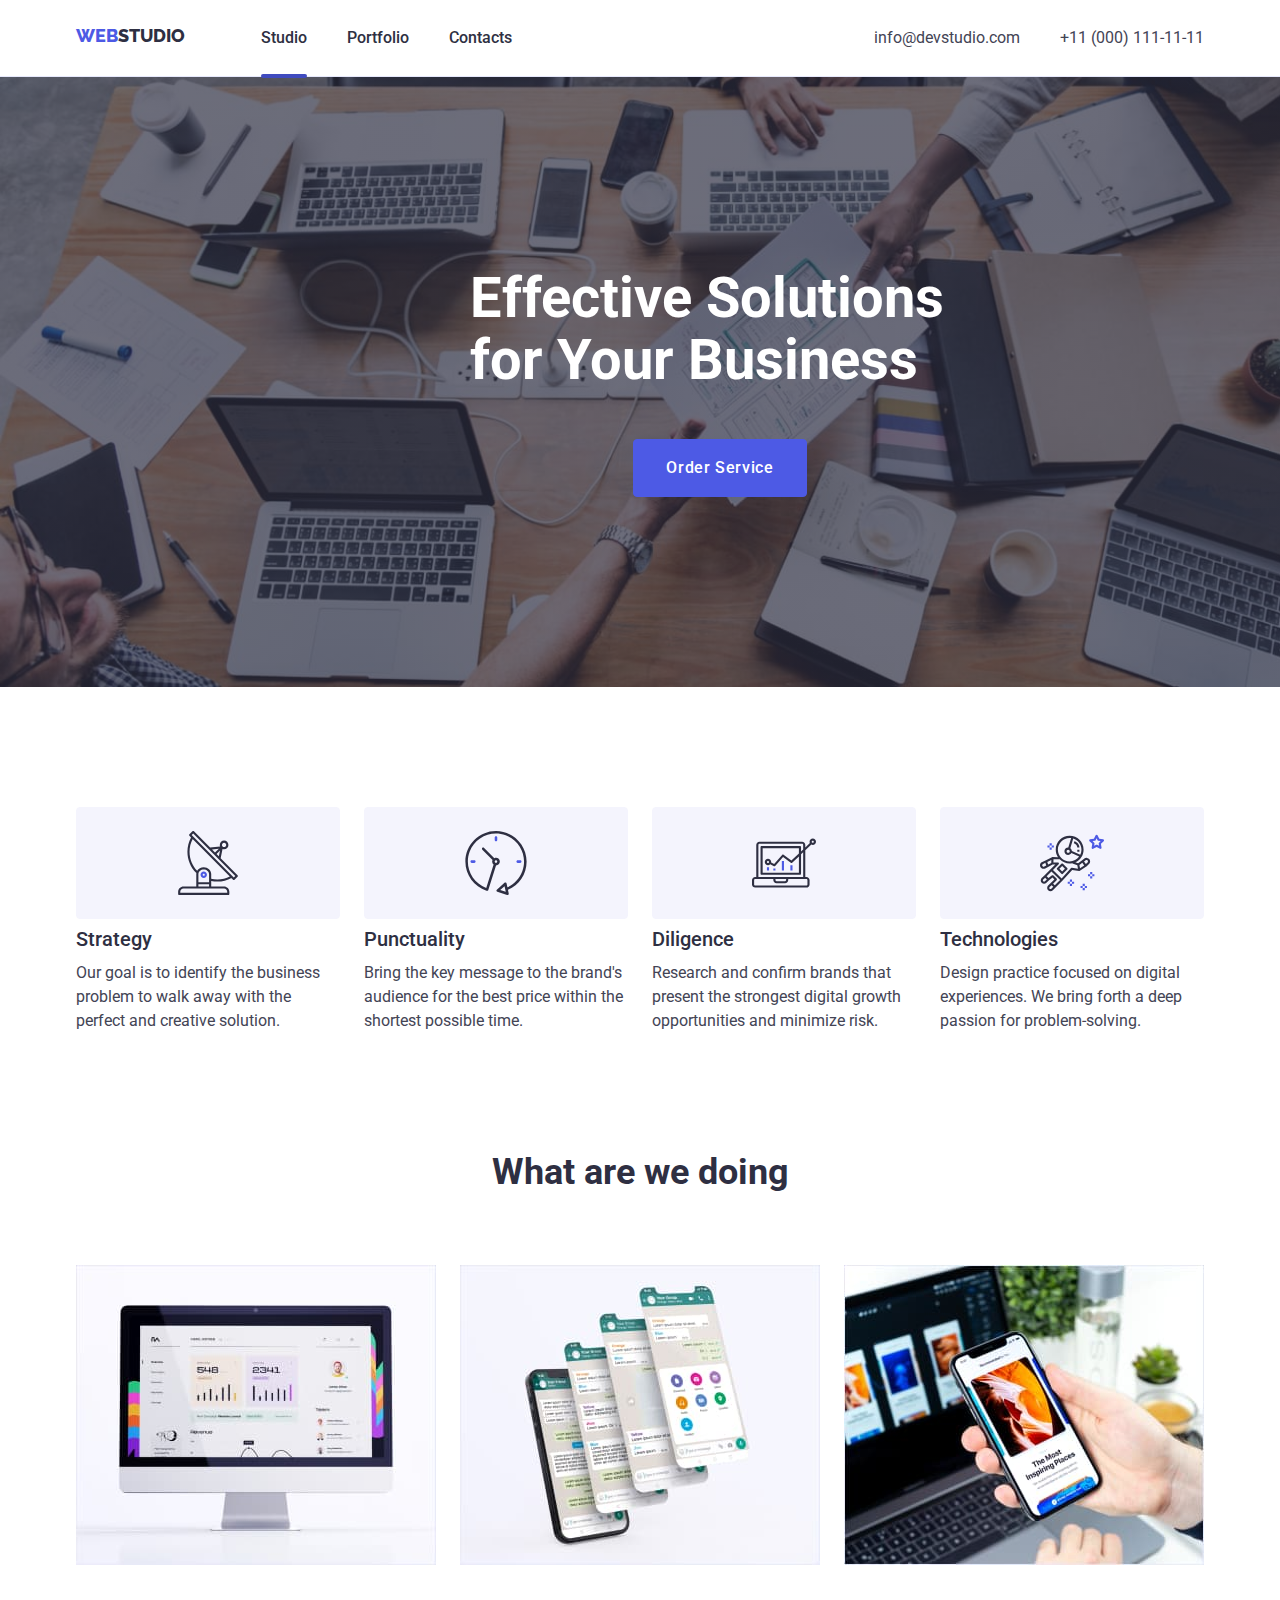
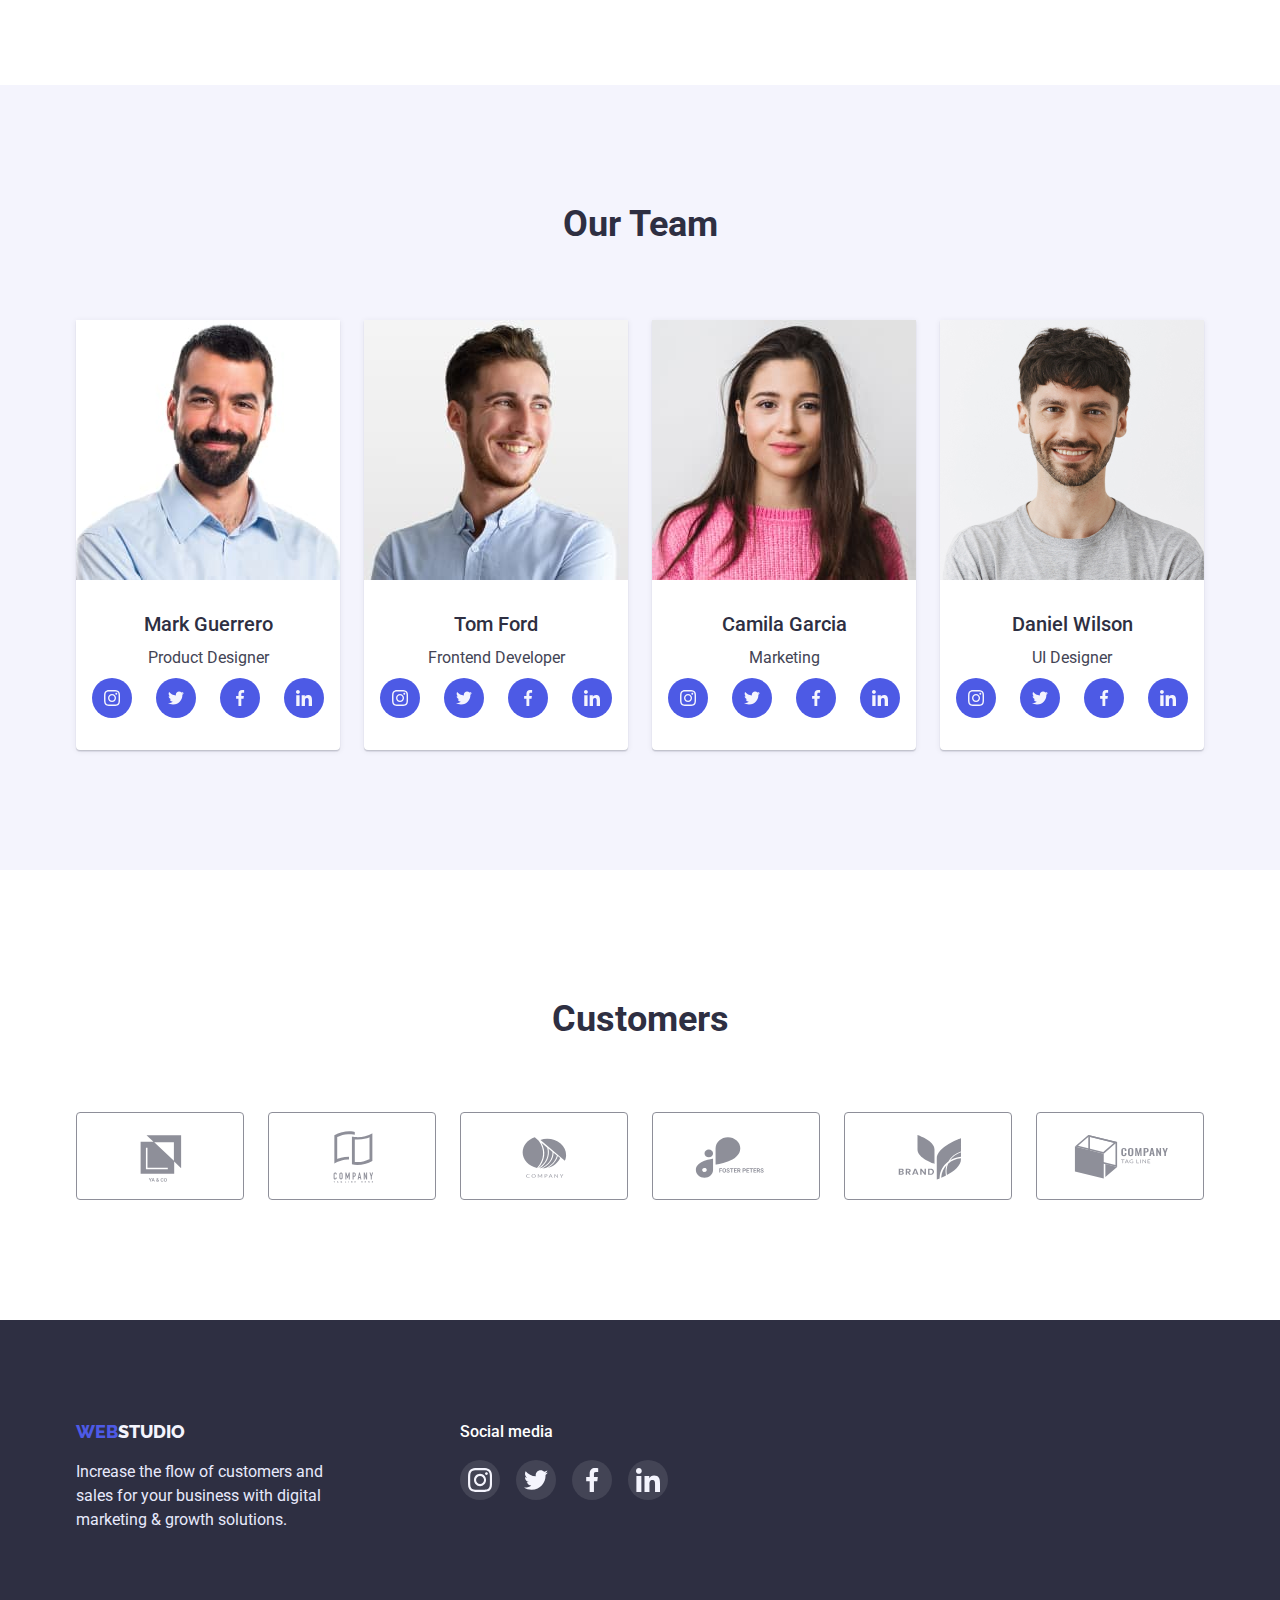
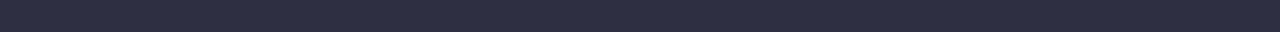
==== index.html @ d9909a57 "change" ====
<!DOCTYPE html>
<html lang="en">
<head>
    <meta charset="UTF-8">
    <meta http-equiv="X-UA-Compatible" content="IE=edge">
    <meta name="viewport" content="width=device-width, initial-scale=1.0">
    <link rel="preconnect" href="https://fonts.googleapis.com">
    <link rel="preconnect" href="https://fonts.gstatic.com" crossorigin>
    <link href="https://fonts.googleapis.com/css2?family=Raleway:wght@800&family=Roboto:wght@400;500;700;900&display=swap" rel="stylesheet">
    <link rel="stylesheet" href="https://cdnjs.cloudflare.com/ajax/libs/modern-normalize/1.1.0/modern-normalize.min.css">   
    <link rel="stylesheet" href="./css/style.css">
    <title>Document</title>
</head>
<body>
    <!--Header-->
<header class="header">
    <div class="container header-container">
<nav class="nav">
     <a class="logo" href="./index.html"><span class="site-logo">WEB</span>STUDIO</a>
<ul class="nav-list list">
    <li class="header-item"> <a class="nav-link current" href="./index.html" >Studio</a> </li>
    <li class="header-item"> <a class="nav-link "  href="./portfolio.html">Portfolio</a> </li>
    <li class="header-item"> <a class="nav-link" href="./index.html">Contacts</a> </li>
</ul>
</nav>
<address class="address">
    <ul class="adress-list list"> 
    <li class="adress-item">
    <a class="mail-link" href="mailto:info@devstudio.com">info@devstudio.com</a>
    </li>
    <li class="adress-item">
        <a class="tel-link" href="tel:+110001111111">+11 (000) 111-11-11</a>
    </li>
    </ul>
</address>
</div>
</header>
<!--Main-->
<main>
    <!--Section 1-->
<section class="hero"> 
<div class="container">
     <h1 class="hero-text">Effective Solutions for Your Business</h1>
    <button class="button-hero" type="button" data-modal-open>Order Service</button>
</div>
</section>
<!--Section 2-->
<section class="section"> 
<div class="container">
    <h2 hidden> Our opportunities</h2>
<ul class="main-list list">
    <li class="main-item"> 
    <div class="icon-main">
    <svg class="icon-main-item"><use href="./images/icons.svg#icon-antenna"></use></svg>
    </div>
<h3 class="main-title">Strategy</h3> <p class="main-text">Our goal is to identify the business problem to walk away with the perfect and creative solution.</p> 
</li>
<li class="main-item"> 
    <div class="icon-main">
        <svg class="icon-main-item"><use href="./images/icons.svg#icon-clock"></use></svg>
    </div>
<h3 class="main-title">Punctuality</h3> <p class="main-text">Bring the key message to the brand's audience for the best price within the shortest possible time.
</p>
</li>
<li class="main-item">
    <div class="icon-main">
        <svg class="icon-main-item"><use href="./images/icons.svg#icon-diagram"></use></svg>
    </div>
    <h3 class="main-title">Diligence</h3> <p class="main-text">Research and confirm brands that present the strongest digital growth opportunities and minimize risk.
    </p>
</li>
<li class="main-item"> 
    <div class="icon-main">
        <svg class="icon-main-item"><use href="./images/icons.svg#icon-astronaut"></use></svg>
    </div>
    <h3 class="main-title">Technologies</h3> <p class="main-text">Design practice focused on digital experiences. We bring forth a deep passion for problem-solving.
    </p>
</li>
 </ul>
</div>
</section>
<!--Section 3-->
<section class="photos">
    <div class="container ">
<h2 class="photos-title">What are we doing</h2>
<ul class="photos-list list">
    <li class="photos-item"><img src="./images/photo-1.jpg" alt="pc" width="360"></li>
    <li class="photos-item"><img src="./images/photo-2.jpg" alt="mobile app" width="360"></li>
    <li class="photos-item"><img src="./images/photo-3.jpg" alt="phone in hand" width="360"></li>
</ul>
</div>
</section>
<!--Section 4-->
<section class="main-team">
    <div class="container team-container">
    <h2 class="team">Our Team</h2>
    <ul class="team-list list">
    <li class="team-item">
        <img src="./images/mark-photo.jpg" alt="mark on photo" width="264">
        <div class="team-content">
        <h3 class="team-title">Mark Guerrero</h3> <p class="team-text">Product Designer</p>
        <ul class="icon-social-list">
            <li class="icon-social-item"> <a class="icon-social-link" href="https://www.instagram.com/" target="_blank"><svg width="16" height="16"><use href="./images/icons.svg#icon-instagram"></use></svg> </a></li>
            <li class="icon-social-item"> <a class="icon-social-link" href="https://twitter.com/" target="_blank"><svg width="16" height="16"><use href="./images/icons.svg#icon-twitter"></use></svg> </a></li>
            <li class="icon-social-item"> <a class="icon-social-link" href="https://www.facebook.com/" target="_blank"><svg width="16" height="16"><use href="./images/icons.svg#icon-facebook"></use></svg> </a></li>
            <li class="icon-social-item"> <a class="icon-social-link" href="https://www.linkedin.com/" target="_blank"><svg width="16" height="16"><use href="./images/icons.svg#icon-linkedin"></use></svg> </a></li>
        </ul>
        </div>
    </li>
    <li class="team-item"> <img src="./images/tom-photo.jpg" alt="tom on photo" width="264">
        <div class="team-content">
        <h3 class="team-title">Tom Ford</h3> <p class="team-text">Frontend Developer</p>
        <ul class="icon-social-list">
            <li class="icon-social-item"> <a class="icon-social-link" href="https://www.instagram.com/" target="_blank"><svg width="16" height="16"><use href="./images/icons.svg#icon-instagram"></use></svg> </a></li>
            <li class="icon-social-item"> <a class="icon-social-link" href="https://twitter.com/" target="_blank"><svg width="16" height="16"><use href="./images/icons.svg#icon-twitter"></use></svg> </a></li>
            <li class="icon-social-item"> <a class="icon-social-link" href="https://www.facebook.com/" target="_blank"><svg width="16" height="16"><use href="./images/icons.svg#icon-facebook"></use></svg> </a></li>
            <li class="icon-social-item"> <a class="icon-social-link" href="https://www.linkedin.com/" target="_blank"><svg width="16" height="16"><use href="./images/icons.svg#icon-linkedin"></use></svg> </a></li>
        </ul>
    </div>
    </li>
    <li class="team-item"> <img src="./images/camila-photo.jpg" alt="camila on photo" width="264">
        <div class="team-content">
        <h3 class="team-title">Camila Garcia</h3> <p class="team-text">Marketing</p>
        <ul class="icon-social-list">
            <li class="icon-social-item"> <a class="icon-social-link" href="https://www.instagram.com/" target="_blank"><svg width="16" height="16"><use href="./images/icons.svg#icon-instagram"></use></svg> </a></li>
            <li class="icon-social-item"> <a class="icon-social-link" href="https://twitter.com/" target="_blank"><svg width="16" height="16"><use href="./images/icons.svg#icon-twitter"></use></svg> </a></li>
            <li class="icon-social-item"> <a class="icon-social-link" href="https://www.facebook.com/" target="_blank"><svg width="16" height="16"><use href="./images/icons.svg#icon-facebook"></use></svg> </a></li>
            <li class="icon-social-item"> <a class="icon-social-link" href="https://www.linkedin.com/" target="_blank"><svg width="16" height="16"><use href="./images/icons.svg#icon-linkedin"></use></svg> </a></li>
        </ul>
    </div>
    </li>
    <li class="team-item"> <img src="./images/danial-photo.jpg" alt="daniel on photo" width="264">
        <div class="team-content">
        <h3 class="team-title">Daniel Wilson</h3> <p class="team-text">UI Designer</p>
        <ul class="icon-social-list">
            <li class="icon-social-item"> <a class="icon-social-link" href="https://www.instagram.com/" target="_blank"><svg width="16" height="16"><use href="./images/icons.svg#icon-instagram"></use></svg> </a></li>
            <li class="icon-social-item"> <a class="icon-social-link" href="https://twitter.com/" target="_blank"><svg width="16" height="16"><use href="./images/icons.svg#icon-twitter"></use></svg> </a></li>
            <li class="icon-social-item"> <a class="icon-social-link" href="https://www.facebook.com/" target="_blank"><svg width="16" height="16"><use href="./images/icons.svg#icon-facebook"></use></svg> </a></li>
            <li class="icon-social-item"> <a class="icon-social-link" href="https://www.linkedin.com/" target="_blank"><svg width="16" height="16"><use href="./images/icons.svg#icon-linkedin"></use></svg> </a></li>
        </ul>
    </div>
    </li>
    </ul>
</div>
</section>
<!--Section 5-->
<section class="customers">
    <h2 class="customers-title">Customers</h2>
    <div class="container customers-icon" >
        <ul class="customers-list list">
            <li class="customer-item">  <svg class="icon-customer" width="104" height="56"><use  href="./images/icons.svg#icon-logo-1"></use></svg></li>
            <li class="customer-item">  <svg class="icon-customer" width="104" height="56"><use href="./images/icons.svg#icon-logo-2"></use></svg></li>
            <li class="customer-item">  <svg class="icon-customer" width="104" height="56"><use href="./images/icons.svg#icon-logo-3"></use></svg></li>
            <li class="customer-item">  <svg class="icon-customer" width="104" height="56"><use href="./images/icons.svg#icon-logo-4"></use></svg></li>
            <li class="customer-item">  <svg class="icon-customer" width="104" height="56"><use href="./images/icons.svg#icon-logo-5"></use></svg></li>
            <li class="customer-item">  <svg class="icon-customer" width="104" height="56"><use href="./images/icons.svg#icon-logo-6"></use></svg></li>
        </ul>
    </div>

</section>
</main>
<!--Footer-->
<footer class="footer">
    <div class="container container-footer">
    <div class="footer-container">
    <a class="logo-footer" href="./index.html"><span class="site-logo">WEB</span>STUDIO</a>
<p class="footer-text">
 Increase the flow of customers and sales for your business with digital marketing & growth solutions.
</p>
</div>
<div class="footer-container-social">
    <h3 class="footer-social-title">Social media</h3>
    <ul class="footer-social-list">
        <li class="footer-social-item"> <a class="footer-social-link" href="https://www.instagram.com/" target="_blank"><svg width="24" height="24"><use href="./images/icons.svg#icon-instagram"></use></svg> </a></li>
        <li class="footer-social-item"> <a class="footer-social-link" href="https://twitter.com/" target="_blank"><svg width="24" height="24"><use href="./images/icons.svg#icon-twitter"></use></svg> </a></li>
        <li class="footer-social-item"> <a class="footer-social-link" href="https://www.facebook.com/" target="_blank"><svg width="24" height="24"><use href="./images/icons.svg#icon-facebook"></use></svg> </a></li>
        <li class="footer-social-item"> <a class="footer-social-link" href="https://www.linkedin.com/" target="_blank"><svg width="24" height="24"><use href="./images/icons.svg#icon-linkedin"></use></svg> </a></li>
    </ul>
</div>
</div>
</footer>
<div class="backdrop is-hidden" data-modal>
    <div class="modal-btn">
    <button class="button-hero-close" type="button" data-modal-close>
    <svg  class="icon-cross" width="8" height="8"><use href="./images/icons.svg#icon-cross"></use></svg>
    </button>
    <div class="form">
     <form class="">
          <p>Leave your contacts and we will call you back</p>
        <div class="form-pitch">
        <label for="name">Name</label>
        <input type="name" name="name" id="name"/>
        <label for="tel">Phone</label>
        <input type="tel" name="phone" id="tel">
        <label for="mail">Email</label>
        <input type="email" name="mail" id="mail">
        <label for="coment">Comment</label>
        <textarea type="text-area" name="comment" id="coment" rows="4" placeholder="Text input"></textarea>
        </div>
          <input type="checkbox" name="policy" value="policy" id="policy">
          <label for="policy"> I accept the terms and conditions of the Privacy Policy</label>
        <button type="submit">Send</button>
     </form>
    </div>
    </div>
    </div>
<script src="./js/modal.js"></script>
</body>
</html>
---- css/style.css ----
*,
*::before,
*::after {
    box-sizing: border-box;
}
:root {
  --primary-font: 'Raleway', sans-serif;
  --text-hover-focus-color: #404BBF;
  --primary-text-color: #2E2F42;
  --secondari-text-color: #434455;
}

.list {
    list-style: none;
    margin: 0;
    padding: 0;
}

h1, h2, h3, h4, h5, h6, p {
    margin: 0;
}

ul {
    margin: 0;
}

/*-------COMPONENTS-------*/

.container {
    padding: 0 15px;
    margin-left: auto; 
    margin-right: auto;
    width: 1158px;
}

.button-container, .header-container, .nav-list, .adress-list, .main-list, .button-list, .images-list, .photos-list, .team-list, .icon-item, .team-list-icons, .team-icon  {
    display: flex;
}

.hero-text, .button-hero {
    display: block;
}

.section, .photos {
    padding-top: 120px;
}

.portfolio-main {
    padding-top: 100px;
    padding-bottom: 120px;
}

.header, .image-border {
    border: 1px solid #E7E9FC;
    border-top-style: none;
}

.logo, .nav-link, .mail-link, .tel-link {
    padding-top: 24px;
    padding-bottom: 28px;
}

img {
    display: block;
    max-width: 100%;
    height: auto;
}

body {
    /* padding-top: 73px; */
    background-color: #FFFFFF;
    font-family: 'Roboto', sans-serif;
    color:var(--secondari-text-color)
}

/*--------Logo--------*/

.logo {
    font-family: var(--primary-font);
    color: var(--primary-text-color);
    font-weight: 800;
    font-size: 18px;
    line-height: 1.33;
    text-decoration:none;
}
.site-logo {
    color: #4D5AE5;
    
}


/*--------HEADER container---------*/

.header {
    /* position: fixed;
    top: 0%;
    left: 0%;
    width: 100%;
    z-index: 1;
    background-color: #FFFFFF; */
    border-top-style: none;
    border-left-style: none;
    border-right-style: none;
    box-shadow: 0px 2px 1px rgba(46, 47, 66, 0.08), 0px 1px 1px rgba(46, 47, 66, 0.16), 0px 1px 6px rgba(46, 47, 66, 0.08);
} 

.header-container {
    align-items: center;   
} 

/*--------NAV--------*/
.nav {
    display: flex;
    align-items: center;
}

.nav-list {
    margin-left: 76px;
}

.nav-list .header-item:not(:last-child) {
    margin-right: 40px;
}

.nav-link {
font-weight: 500;
font-size: 16px;
line-height: 1.5;
color: #2E2F42;
text-decoration: none;

transition-property: color;
transition-duration: 250ms;
transition-timing-function: cubic-bezier(0.4, 0, 0.2, 1);

}

.current {
    position: relative;
}

 .current::after {
    content: "";
    display: block;
    position: absolute;
    border-radius: 2px;
    background-color: #404BBF;
    width: 100%;
    height: 4px;
    margin-top: 24px;
    
 }

 /* .nav-link::after {
    content: "";
    display: block;
    position: absolute;
    left: 0;
    bottom: 0;
    width: 100%;
    height: 4px;
    border-radius: 2px;
    background-color: #404BBF;
    transform: scaleX(0);
    opacity: 0;

    transition-property: opacity, transform;
    transition-duration: 250ms;
    transition-timing-function: cubic-bezier(0.4, 0, 0.2, 1);
} 

.nav-link:hover::after {
    opacity: 1;
    transform: scaleX(1);
} */

/*-----HOVER-FOCUS------*/

.nav-link:hover,
.nav-link:focus,
.mail-link:hover,
.mail-link:focus,
.tel-link:hover,
.tel-link:focus {
 color: var(--text-hover-focus-color);
}
/*---------Contact--------*/

address {
    margin-left: auto;
}

.adress-list .adress-item:first-child {
 margin-right: 40px;
}

.mail-link,
.tel-link {

font-style: normal;
font-weight: 400;
font-size: 16px;
line-height: 1.5;
text-decoration: none;
color: var(--secondari-text-color); 

transition-property: color;
transition-duration: 250ms;
transition-timing-function: cubic-bezier(0.4, 0, 0.2, 1);

}

/*-----Hero-----*/

.hero {
background-image: linear-gradient( rgba(46, 47, 66, 0.7), rgba(46, 47, 66, 0.7)), url(../images/backround-hero.jpg);
background-size: cover;
background-repeat: no-repeat;
width: 1440px;
padding-top: 190px;
padding-bottom: 190px;


}

.hero-text {    

margin-bottom: 50px;
font-weight: 700;
font-size: 56px;
line-height:1.11;
color: #FFFFFF;

margin: 0 auto;
margin-bottom: 48px;
max-width: 500px;

}

.button-hero {

background-color: #4D5AE5;
font-weight: 500;
font-size: 16px;
line-height: 1.5;
cursor: pointer;
color: #FFFFFF;
letter-spacing: 0.04em;

border-radius: 4px;
margin: 0 auto;
padding: 16px 32px;
border: 1px solid #4D5AE5;

transition-property: background-color, border;
transition-duration: 250ms;
transition-timing-function: cubic-bezier(0.4, 0, 0.2, 1);
}


.backdrop {
position: fixed;
top: 0%;
left: 0%;
width: 100%;
height: 100%;
background-color: rgba(46, 47, 66, 0.4);
transition-duration: 250ms;
transition-timing-function: cubic-bezier(0.4, 0, 0.2, 1);
}

.modal-btn {
position: absolute;
top: 50%;
left: 50%;
transform: translate(-50%, -50%);
width: 408px;
height: 576px;
background-color: #FCFCFC;

transition-property: background-color;
transition-duration: 250ms;
transition-timing-function: cubic-bezier(0.4, 0, 0.2, 1);
}

.is-hidden {
    opacity: 0;
    pointer-events: none;
}

.button-hero-close {
    position: absolute;
    display: flex;
    width: 24px;
    height: 24px;
    margin-left: 360px;
    margin-top: 24px;
    background-color: #FCFCFC;
    border: 1px solid #E7E9FC;
    border-radius: 50%;
    cursor: pointer;
    justify-content: center;
    align-items: center;
    transition-property: background-color, border, fill;
    transition-duration: 250ms;
    transition-timing-function: cubic-bezier(0.4, 0, 0.2, 1);
}


.button-hero-close:hover {
    fill: #FFFFFF;
    border: 1px solid #404BBF;
     background-color: #404BBF;
}

.button-hero:hover,
.button-hero:focus {
    border: 1px solid var(--text-hover-focus-color);
    background-color: var(--text-hover-focus-color);
}

/*-----Main-----*/

.icon-main {
    display: flex;
    justify-content: center;
    align-items: center;
    width: 264px;
    height: 112px;
    border: 1px solid #F4F4FD;
    background-color: #F4F4FD;
    border-radius: 4px;
    margin-bottom: 8px;
}

.main-item {
    width: 264px;
}

.icon-main-item {
    height: 64px;
    width: 64px;
}

.main-list .main-item:not(:last-child) {
    margin-right: 24px;
}

.main-title {
margin-bottom: 10px;
font-weight: 500;
font-size: 20px;
line-height: 1.2;
color: var(--primary-text-color)
}
 
.main-text {
font-weight: 400;
font-size: 16px;
line-height: 1.5;
color: var(--secondari-text-color);
}

/*-----Main-photos-list-----*/

.photos-container {
 padding-bottom: 120px;
}

.photos {
    padding-bottom: 120px;
}
.photos-list .photos-item:not(:last-child) {
 margin-right: 24px;
}

.photos-title {
  margin-bottom: 72px;

  font-weight: 700;
  font-size: 36px;
  line-height: 1.11;
  text-align: center;
  color: var(--primary-text-color)

}

/*-----Main-team-----*/

.icon-social-list {
    display: flex;
    padding: 0;
}

.icon-social-link {
    padding: 12px;
    width: 40px;
    height: 40px;
    border-radius: 50%;
}

.icon-social-item {
    display: flex;
    width: 40px;
    height: 40px;
    border-radius: 50%;
    background-color: #4D5AE5;

    transition-property: background-color;
    transition-duration: 250ms;
    transition-timing-function: cubic-bezier(0.4, 0, 0.2, 1);
}

.icon-social-item:hover,
.icon-social-link:focus {
    background-color: #404BBF;
}

.icon-social-list .icon-social-item:not(:last-child) {
    margin-right: 24px;
   }

.icons-social {
    height: 16px;
    width: 16px;
}

.main-team {
    background-color: #F4F4FD;
    padding-top: 120px;
    padding-bottom: 120px;
}

.team-item {
    background-color: #FFFFFF;
    box-shadow: 0px 1px 6px rgba(46, 47, 66, 0.08), 0px 1px 1px rgba(46, 47, 66, 0.16), 0px 2px 1px rgba(46, 47, 66, 0.08);
    border-radius: 0px 0px 4px 4px;
  
}

.team-list .team-item:not(:last-child) {
    margin-right: 24px;
}
.team {
margin-bottom: 75px;
font-weight: 700;
font-size: 36px;
line-height: 1.11;
text-align: center;
color: var(--primary-text-color)
}
.team-title {
margin-bottom: 10px;
font-weight: 500;
font-size: 20px;
line-height: 1.2;
color: var(--primary-text-color)
}
.team-text {
font-weight: 400;
font-size: 16px;
line-height: 1.5;
padding-bottom: 8px;
color: var(--secondari-text-color);
}

.team-content {
    display: flex;
    flex-direction: column;
    align-items: center;
    padding: 32px 16px;
}

/*--------Customers--------*/

.customers {
    padding-top: 130px;
    padding-bottom: 120px;
}

.customers-title {
    font-weight: 700;
    font-size: 36px;
    line-height: 1.11;
    color: var(--primary-text-color);
    display: flex;
    justify-content: center;
    margin-bottom: 72px;
}

.customers-list {
    display: flex;
}

.customer-item {
    display: flex;
    align-items: center;
    justify-content: center;
    padding: 16px 32px;
    width: 168px;
    height: 88px;
    fill:#8e8f99;
    border: 1px solid #8E8F99;
    border-radius: 4px;
    cursor: pointer;

    transition-property: fill, border;
    transition-duration: 250ms;
    transition-timing-function: cubic-bezier(0.4, 0, 0.2, 1);
}

.customer-item:hover {
    fill: #404BBF;
    border: 1px solid #404BBF;
}


.customer-item:not(:last-child) {
    margin-right: 24px;
}



/*-----Footer-----*/


.footer {
    padding-top: 100px;
    padding-bottom: 100px;
    background-color: var(--primary-text-color)
}

.container-footer {
    display: flex;
}


.logo-footer {
font-weight: 800;
font-size: 18px;
line-height: 1.33;
color: #F4F4FD;
text-decoration: none;
font-family: var(--primary-font);
}
.footer-text {
margin-top: 16px;
font-weight: 400;
font-size: 16px;
line-height: 1.5;
color: #E7E9FC;
max-width: 264px;
}


/*---------------FOOTER SOCIAL----------------*/

.footer-container-social {
  margin-left: 120px;
}

.footer-social-list {
    display: flex;
    padding: 0;
}

.footer-social-item {
    display: flex;
    width: 40px;
    height: 40px;
    border-radius: 50%;
   background-color: rgba(255, 255, 255, 0.1);

   transition-property: background-color;
   transition-duration: 250ms;
   transition-timing-function: cubic-bezier(0.4, 0, 0.2, 1);
}

.footer-social-link {
    width: 40px;
    height: 40px;
    border-radius: 50%;
    padding: 8px;
}

.footer-social-item:hover,
.footer-social-link:focus {
    background-color: #31D0AA;
}



.footer-social-item:not(:last-child) {
    margin-right: 16px;
}

.footer-social-title {
font-weight: 500;
font-size: 16px;
line-height: 1.5;
color: #FFFFFF;
margin-bottom: 16px;
}


/*-------------------PORTFOLIO-------------------*/


.button-list {
    display: flex;
    justify-content: center;
    margin-bottom: 76px;
}

.button-list .button-item:not(:last-child) {
    margin-right: 24px;
}

.button-portfolio {
    font-weight: 500;
    font-size: 16px;
    line-height: 1.5;
    font-family: inherit;
    background-color:  #F4F4FD;
    color: #4D5AE5;
    cursor: pointer;
    letter-spacing: 0.04em;
    padding: 12px 24px;
    border: 1px solid #E7E9FC;
    border-radius: 4px;

    transition-property: background-color, color, box-shadow, border;
    transition-duration: 250ms;
    transition-timing-function: cubic-bezier(0.4, 0, 0.2, 1);

}
.button-portfolio:hover,
.button-portfolio:focus {
    color: #FFFFFF;
    background-color: var(--text-hover-focus-color);
    box-shadow: 0px 3px 1px rgba(0, 0, 0, 0.1), 0px 2px 1px rgba(0, 0, 0, 0.08), 0px 2px 2px rgba(0, 0, 0, 0.12);
    border: 1px solid var(--text-hover-focus-color)
}

/*-------Images portfolio--------*/

.portfolio-container {
    width: 1158px;
    margin-left: auto;
    margin-right: auto;
    padding-left: 15px;
    padding-right: 15px;
}

.images-item:hover .overflov .overflov-title,
.overflov-focus:focus .overflov .overflov-title, .images-item {
 transform: translateY(0%);
}


/* .images-item:hover::before .overflov-title {
    opacity: 1;
} */

.overflov-focus {
   text-decoration: none;
   transition-property: transform;
   transition-duration: 250ms;
   transition-timing-function: cubic-bezier(0.4, 0, 0.2, 1);
}

.overflov {
  position: relative;
   overflow: hidden;

   transition-property: transform;
   transition-duration: 250ms;
   transition-timing-function: cubic-bezier(0.4, 0, 0.2, 1);
}

/* .overflov::before {
    position: absolute;
    display: inline-block;
    content: "";
    width: 100%;
    height: 100%;
    background-color: #404BBF;
    transform: translatey(100%);
    transition: transform 250ms ease;
    opacity: 0;
} */

.overflov-title {
  position: absolute;
  top: 0;
  left: 0;
  background-color: #404BBF;
  width: 100%;
  height: 100%;
  transform: translateY(100%);
  
   transition-property: transform;
   transition-duration: 250ms;
   transition-timing-function: cubic-bezier(0.4, 0, 0.2, 1);

}


.text-overflov {
    font-weight: 400;
    font-size: 16px;
    line-height: 1.5;
    color: #F4F4FD;
    width: 294px;
    margin-left: 32px;
    margin-top: 40px;
}


.images-list {
    padding: 0;
    margin: 0;
    flex-wrap: wrap;
    margin-left: -24px;
    margin-top: -48px;
}


 .images-list > .images-item {
    flex-basis: calc(100% /3 - 24px );
    margin-left: 24px;
    margin-top: 48px;
}  

.images-item {
    cursor: pointer;

   transition-property: transform, box-shadow;
   transition-duration: 250ms;
   transition-timing-function: cubic-bezier(0.4, 0, 0.2, 1);
}

.images-item:hover,
.images-item:focus {
    box-shadow: 0px 1px 6px rgba(46, 47, 66, 0.08), 0px 1px 1px rgba(46, 47, 66, 0.16), 0px 2px 1px rgba(46, 47, 66, 0.08);
}

.image-border {
    padding: 32px 16px;
}

.images-title {
margin-bottom: 8px;
font-weight: 500;
font-size: 20px;
line-height: 1.2;
color: var(--primary-text-color);
}

.images-text {
font-weight: 400;
font-size: 16px;
line-height: 1.2;
color: var(--secondari-text-color);
} 



.form {
    margin-top: 72px;
    margin-bottom: 24px;
    margin-left: auto;
    margin-right: auto;
    width: 360px;
    height: 408px;
}

.form-pitch {
    display: flex;
    flex-direction: column;
    margin-top: 14px;
}
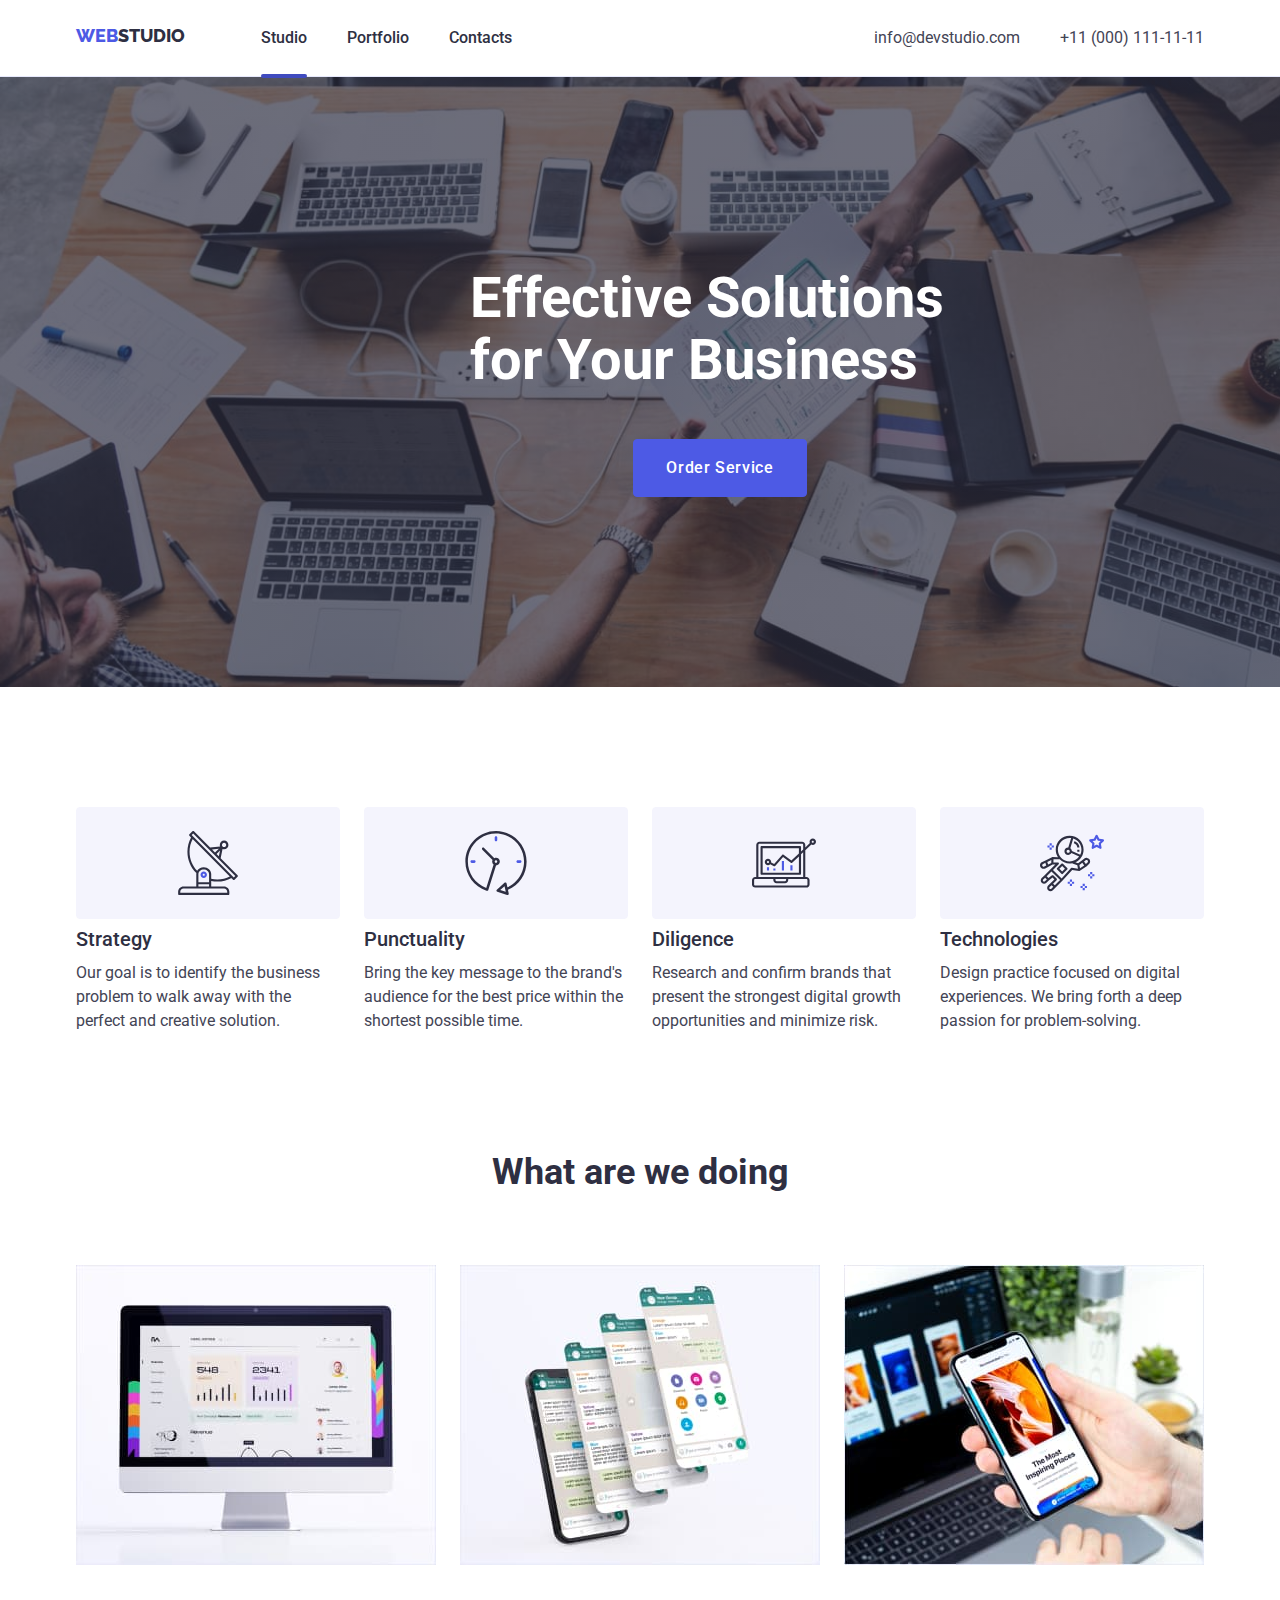
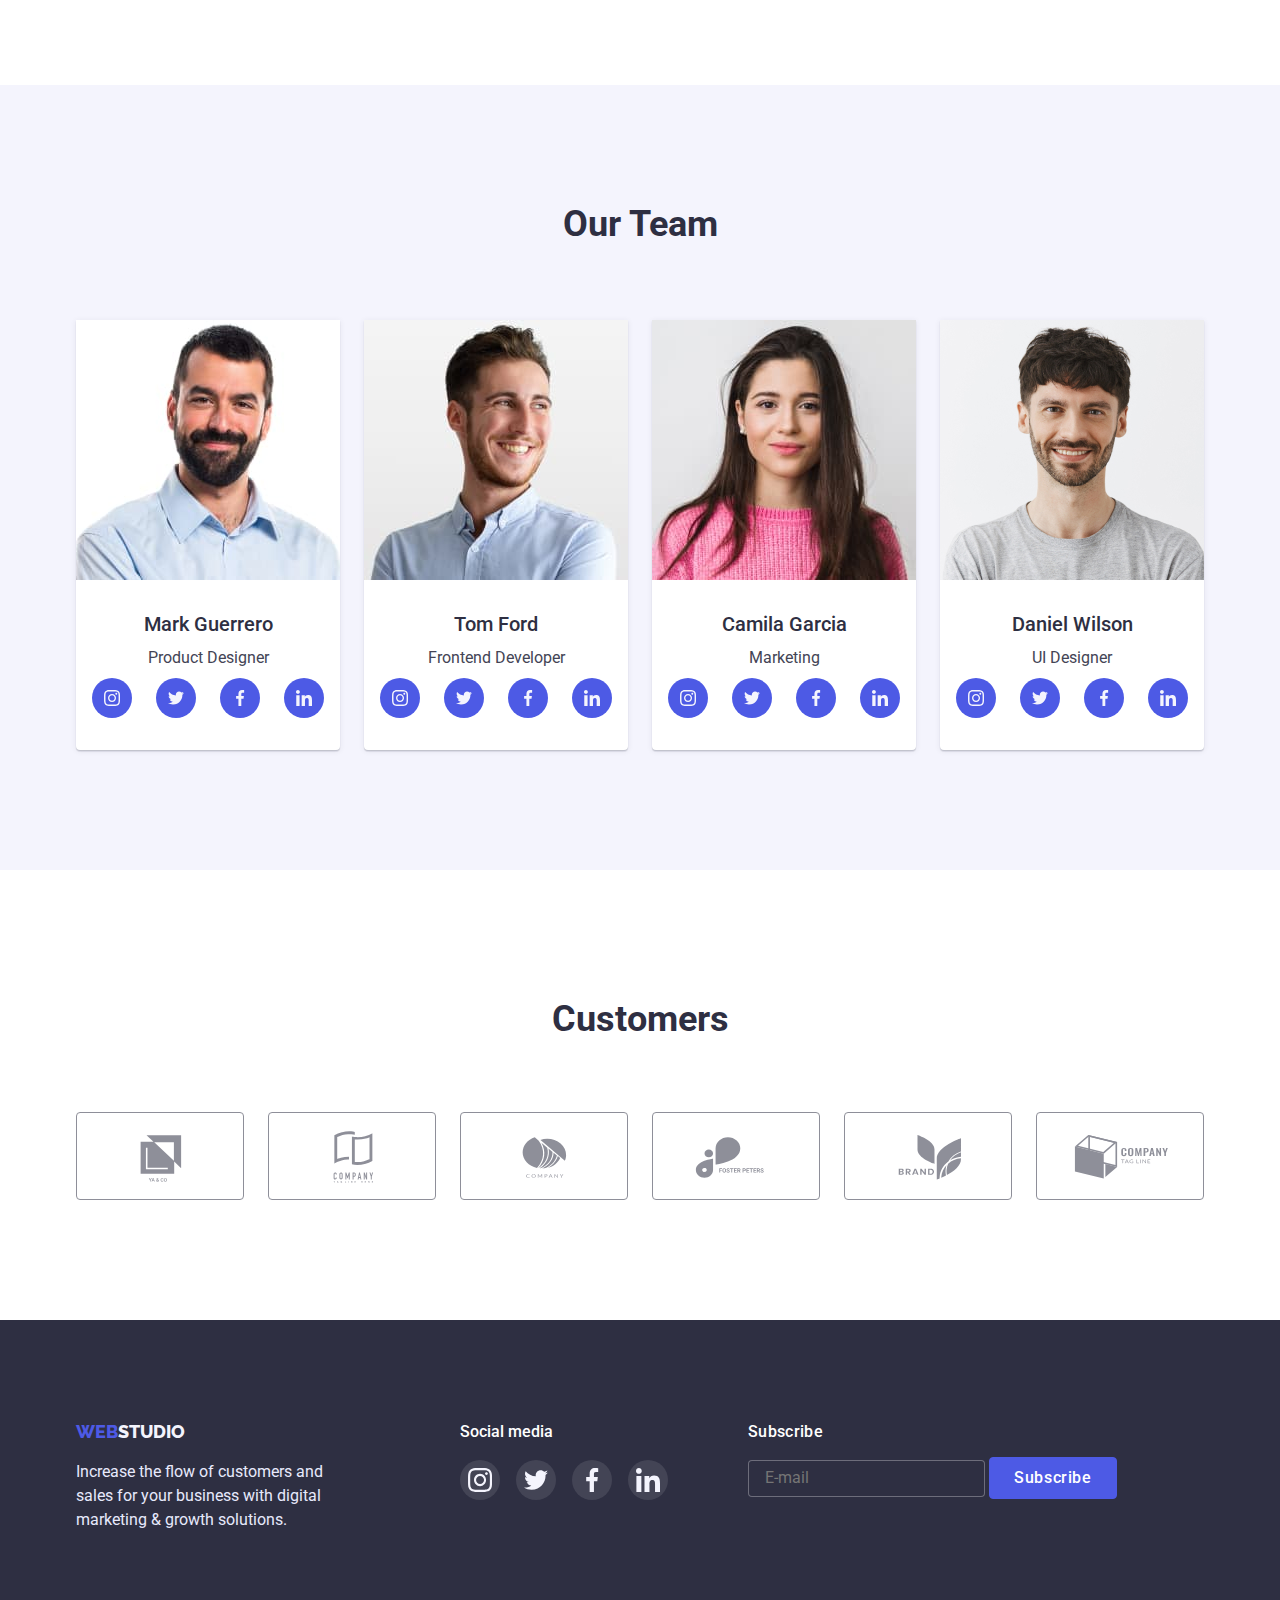
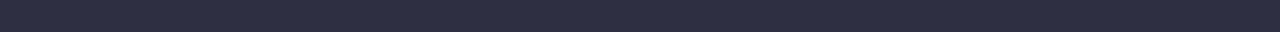
==== commit 0532b813: "change" ====
--- a/index.html
+++ b/index.html
@@ -177,6 +177,11 @@
         <li class="footer-social-item"> <a class="footer-social-link" href="https://www.linkedin.com/" target="_blank"><svg width="24" height="24"><use href="./images/icons.svg#icon-linkedin"></use></svg> </a></li>
     </ul>
 </div>
+<div class="subscribe">
+<h3 class="title-subscribe">Subscribe</h3>
+<input class="footer-subscribe" type="email" name="email" placeholder="E-mail">
+<button class="button-subscribe-footer" type="button">Subscribe</button>
+</div>
 </div>
 </footer>
 <div class="backdrop is-hidden" data-modal>
@@ -184,25 +189,37 @@
     <button class="button-hero-close" type="button" data-modal-close>
     <svg  class="icon-cross" width="8" height="8"><use href="./images/icons.svg#icon-cross"></use></svg>
     </button>
-    <div class="form">
-     <form class="">
-          <p>Leave your contacts and we will call you back</p>
-        <div class="form-pitch">
+     <form class="form ">
+        <div class="form-text">
+          <p class="text-form">Leave your contacts and we will call you back</p>
+        </div>
+        <div class="form-pitch">
+
         <label for="name">Name</label>
         <input type="name" name="name" id="name"/>
+        </div>
+        <div class="form-pitch">
         <label for="tel">Phone</label>
         <input type="tel" name="phone" id="tel">
+        </div>
+        <div class="form-pitch">
         <label for="mail">Email</label>
         <input type="email" name="mail" id="mail">
+        </div>
+        <div class="form-pitch">
         <label for="coment">Comment</label>
-        <textarea type="text-area" name="comment" id="coment" rows="4" placeholder="Text input"></textarea>
-        </div>
+        </div>
+        <div class="textarea">
+        <textarea type="text-area" name="comment" id="coment" placeholder="Text input"></textarea>
+        </div>
+        <div class="checkbox">
           <input type="checkbox" name="policy" value="policy" id="policy">
-          <label for="policy"> I accept the terms and conditions of the Privacy Policy</label>
-        <button type="submit">Send</button>
+          <label for="policy">I accept the terms and conditions of the Privacy Policy</label>
+        </div>
+        <div class="button-form-send">
+        <button class="button-form" type="submit">Send</button>
+        </div>
      </form>
-    </div>
-    </div>
     </div>
 <script src="./js/modal.js"></script>
 </body>
--- a/css/style.css
+++ b/css/style.css
@@ -257,62 +257,6 @@
 transition-timing-function: cubic-bezier(0.4, 0, 0.2, 1);
 }
 
-
-.backdrop {
-position: fixed;
-top: 0%;
-left: 0%;
-width: 100%;
-height: 100%;
-background-color: rgba(46, 47, 66, 0.4);
-transition-duration: 250ms;
-transition-timing-function: cubic-bezier(0.4, 0, 0.2, 1);
-}
-
-.modal-btn {
-position: absolute;
-top: 50%;
-left: 50%;
-transform: translate(-50%, -50%);
-width: 408px;
-height: 576px;
-background-color: #FCFCFC;
-
-transition-property: background-color;
-transition-duration: 250ms;
-transition-timing-function: cubic-bezier(0.4, 0, 0.2, 1);
-}
-
-.is-hidden {
-    opacity: 0;
-    pointer-events: none;
-}
-
-.button-hero-close {
-    position: absolute;
-    display: flex;
-    width: 24px;
-    height: 24px;
-    margin-left: 360px;
-    margin-top: 24px;
-    background-color: #FCFCFC;
-    border: 1px solid #E7E9FC;
-    border-radius: 50%;
-    cursor: pointer;
-    justify-content: center;
-    align-items: center;
-    transition-property: background-color, border, fill;
-    transition-duration: 250ms;
-    transition-timing-function: cubic-bezier(0.4, 0, 0.2, 1);
-}
-
-
-.button-hero-close:hover {
-    fill: #FFFFFF;
-    border: 1px solid #404BBF;
-     background-color: #404BBF;
-}
-
 .button-hero:hover,
 .button-hero:focus {
     border: 1px solid var(--text-hover-focus-color);
@@ -600,6 +544,49 @@
 line-height: 1.5;
 color: #FFFFFF;
 margin-bottom: 16px;
+}
+
+/*----------FOOTER-SUBSCRIBE----------*/
+
+
+.subscribe {
+  margin-left: 80px;
+}
+
+.title-subscribe {
+    font-weight: 500;
+    font-size: 16px;
+    line-height: 1.5;
+    letter-spacing: 0.02em;
+    color: #FFFFFF;
+}
+
+.footer-subscribe {
+    background-color: var(--primary-text-color);
+    border: 1px solid rgba(255, 255, 255, 0.3);
+    border-radius: 4px;
+
+    margin-top: 16px;
+    padding: 8px 16px;
+
+}
+
+.button-subscribe-footer {
+    font-weight: 500;
+    font-size: 16px;
+    line-height: 1.5;
+    letter-spacing: 0.04em;
+    color: #FFFFFF;
+    border: 1px solid #4D5AE5;
+    background-color: #4D5AE5;
+    
+    border-radius: 4px;
+    padding: 8px 24px;
+}
+
+.button-subscribe-footer:hover,
+.button-subscribe-footer:focus {
+    background: #404BBF;
 }
 
 
@@ -766,18 +753,163 @@
 
 
 
+/*--------FORM--------*/
+
+
+.backdrop {
+    position: fixed;
+    top: 0%;
+    left: 0%;
+    width: 100%;
+    height: 100%;
+    background-color: rgba(46, 47, 66, 0.4);
+    transition-duration: 250ms;
+    transition-timing-function: cubic-bezier(0.4, 0, 0.2, 1);
+    }
+    
+    .modal-btn {
+    position: absolute;
+    top: 50%;
+    left: 50%;
+    transform: translate(-50%, -50%);
+    width: 408px;
+    height: 576px;
+    background-color: #FCFCFC;
+    
+    transition-property: background-color;
+    transition-duration: 250ms;
+    transition-timing-function: cubic-bezier(0.4, 0, 0.2, 1);
+    }
+    
+    .is-hidden {
+        opacity: 0;
+        pointer-events: none;
+    }
+    
+    .button-hero-close {
+        position: absolute;
+        display: flex;
+        width: 24px;
+        height: 24px;
+        margin-left: 360px;
+        margin-top: 24px;
+        background-color: #FCFCFC;
+        border: 1px solid #E7E9FC;
+        border-radius: 50%;
+        cursor: pointer;
+        justify-content: center;
+        align-items: center;
+        transition-property: background-color, border, fill;
+        transition-duration: 250ms;
+        transition-timing-function: cubic-bezier(0.4, 0, 0.2, 1);
+    }
+    
+    
+    .button-hero-close:hover {
+        fill: #FFFFFF;
+        border: 1px solid #404BBF;
+         background-color: #404BBF;
+    }
+
+
 .form {
     margin-top: 72px;
     margin-bottom: 24px;
-    margin-left: auto;
-    margin-right: auto;
+    padding-left: 24px;
+    padding-right: 24px;
+}
+
+.form-text {
+    display: flex;
+    justify-content: center;
+}
+
+.text-form {
+font-weight: 500;
+font-size: 16px;
+line-height: 1.5;
+color: #2E2F42;
+margin-bottom: 14px;
+letter-spacing: 0.02em;
+}
+
+.form-pitch input {
+    padding: 11px 16px;
+    border: 1px solid rgba(33, 33, 33, 0.2);
+    border-radius: 4px;
+}
+
+
+
+.form-pitch {
+    display: flex;
+    flex-direction: column;
+    margin-bottom: 8px;
+}
+
+label[for="tel"],
+label[for="name"],
+label[for="mail"],
+label[for="coment"] {
+    font-weight: 400;
+    font-size: 12px;
+    line-height: 1.16;
+    color: #8E8F99;
+    letter-spacing: 0.01em;
+}
+
+.checkbox {
+    display: flex;
+    align-items: center;
+}
+
+.checkbox input[type="checkbox"] {
+    margin-right: 8px;
+}
+
+textarea {
     width: 360px;
-    height: 408px;
-}
-
-.form-pitch {
-    display: flex;
-    flex-direction: column;
-    margin-top: 14px;
-}
-
+    height: 120px;
+    border: 1px solid rgba(33, 33, 33, 0.2);
+    border-radius: 4px;
+    resize: none;
+    padding: 8px 16px;
+
+}
+
+.checkbox label {
+    font-weight: 400;
+    font-size: 12px;
+    line-height: 1.3;
+}
+
+.button-form-send {
+    display: flex;
+    justify-content: center;
+    margin-top: 24px;
+    margin-bottom: 24px;
+}
+
+.button-form {
+    font-weight: 500;
+    font-size: 16px;
+    line-height: 1.5;
+    color: #FFFFFF;
+    background-color: #4D5AE5;
+
+    width: 169px;
+    height: 56px;
+    border: 1px solid #4D5AE5;
+    border-radius: 4px;
+    padding: 16px 32px;
+    box-shadow: 0px 4px 4px rgb(0 0 0 / 15%);
+
+}
+
+.button-form:hover,
+.button-form:focus {
+    background: #404BBF;
+box-shadow: 0px 4px 4px rgba(0, 0, 0, 0.15);
+}
+
+
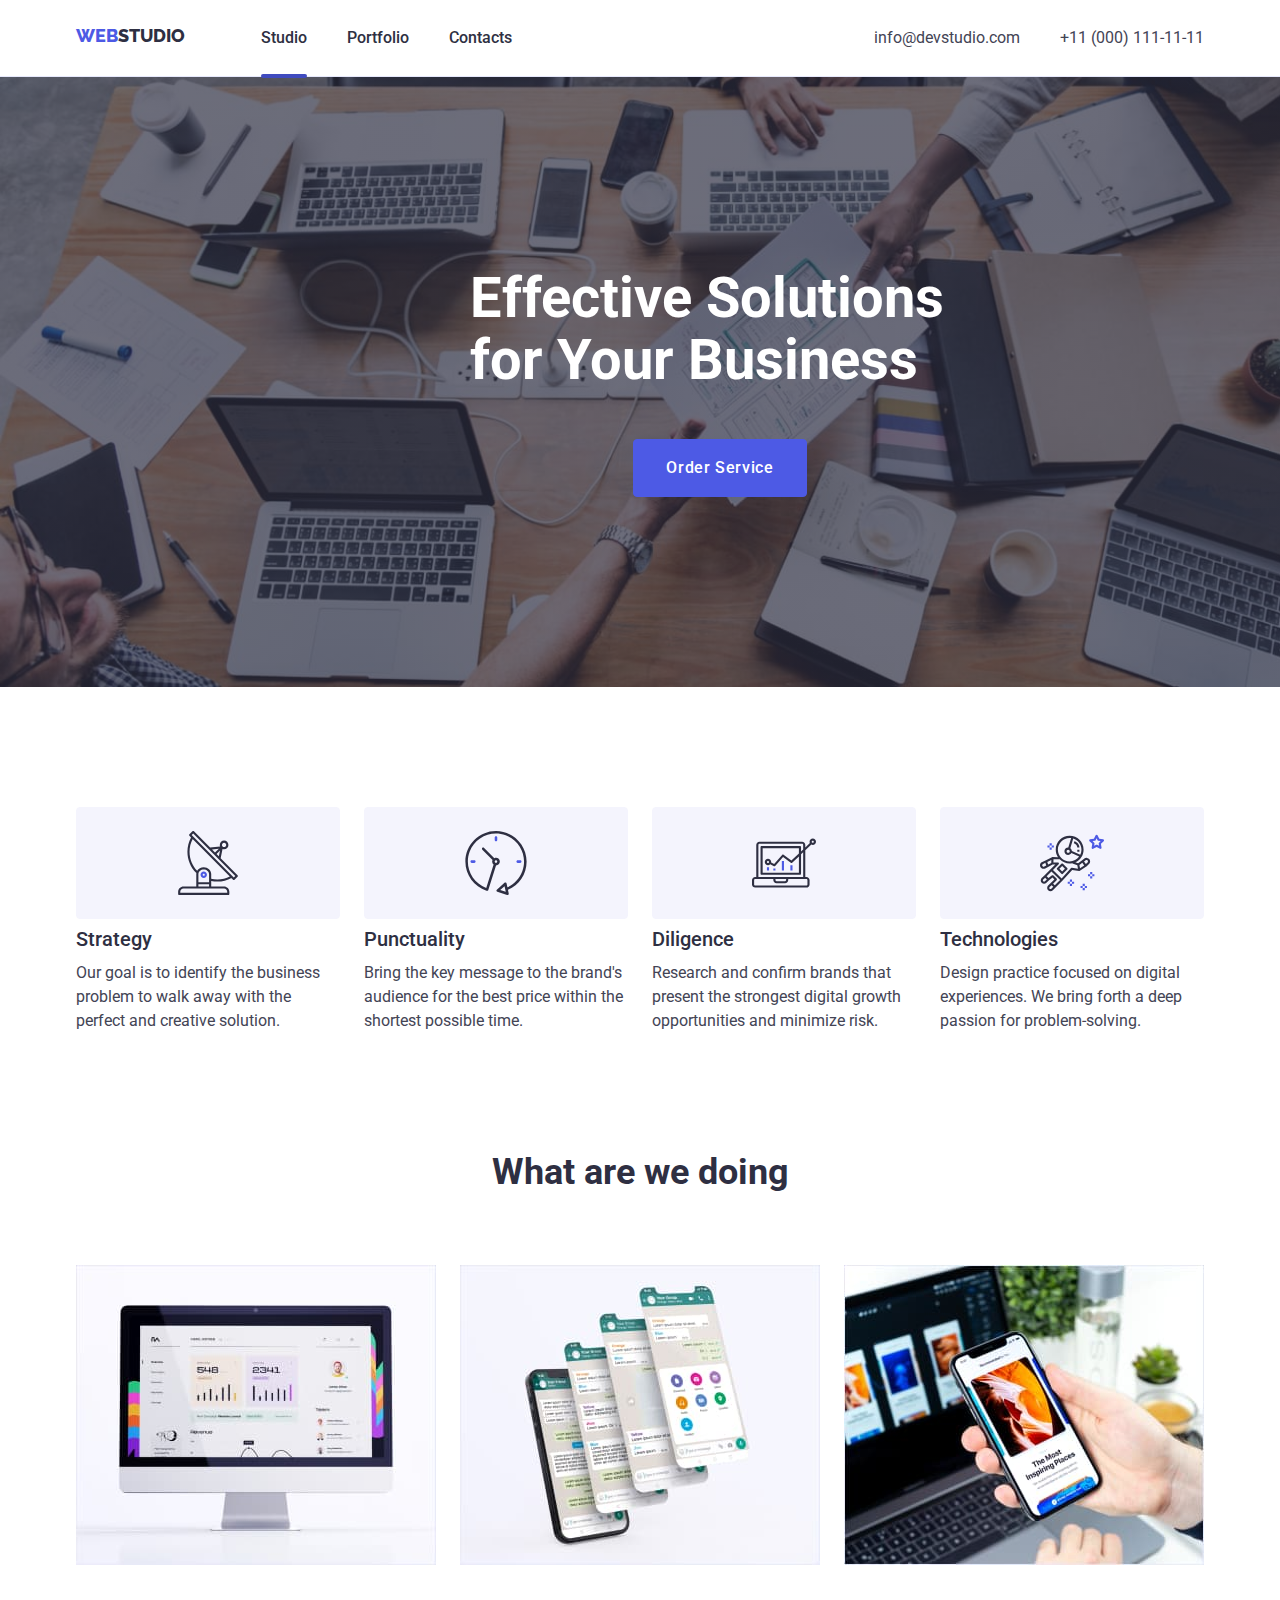
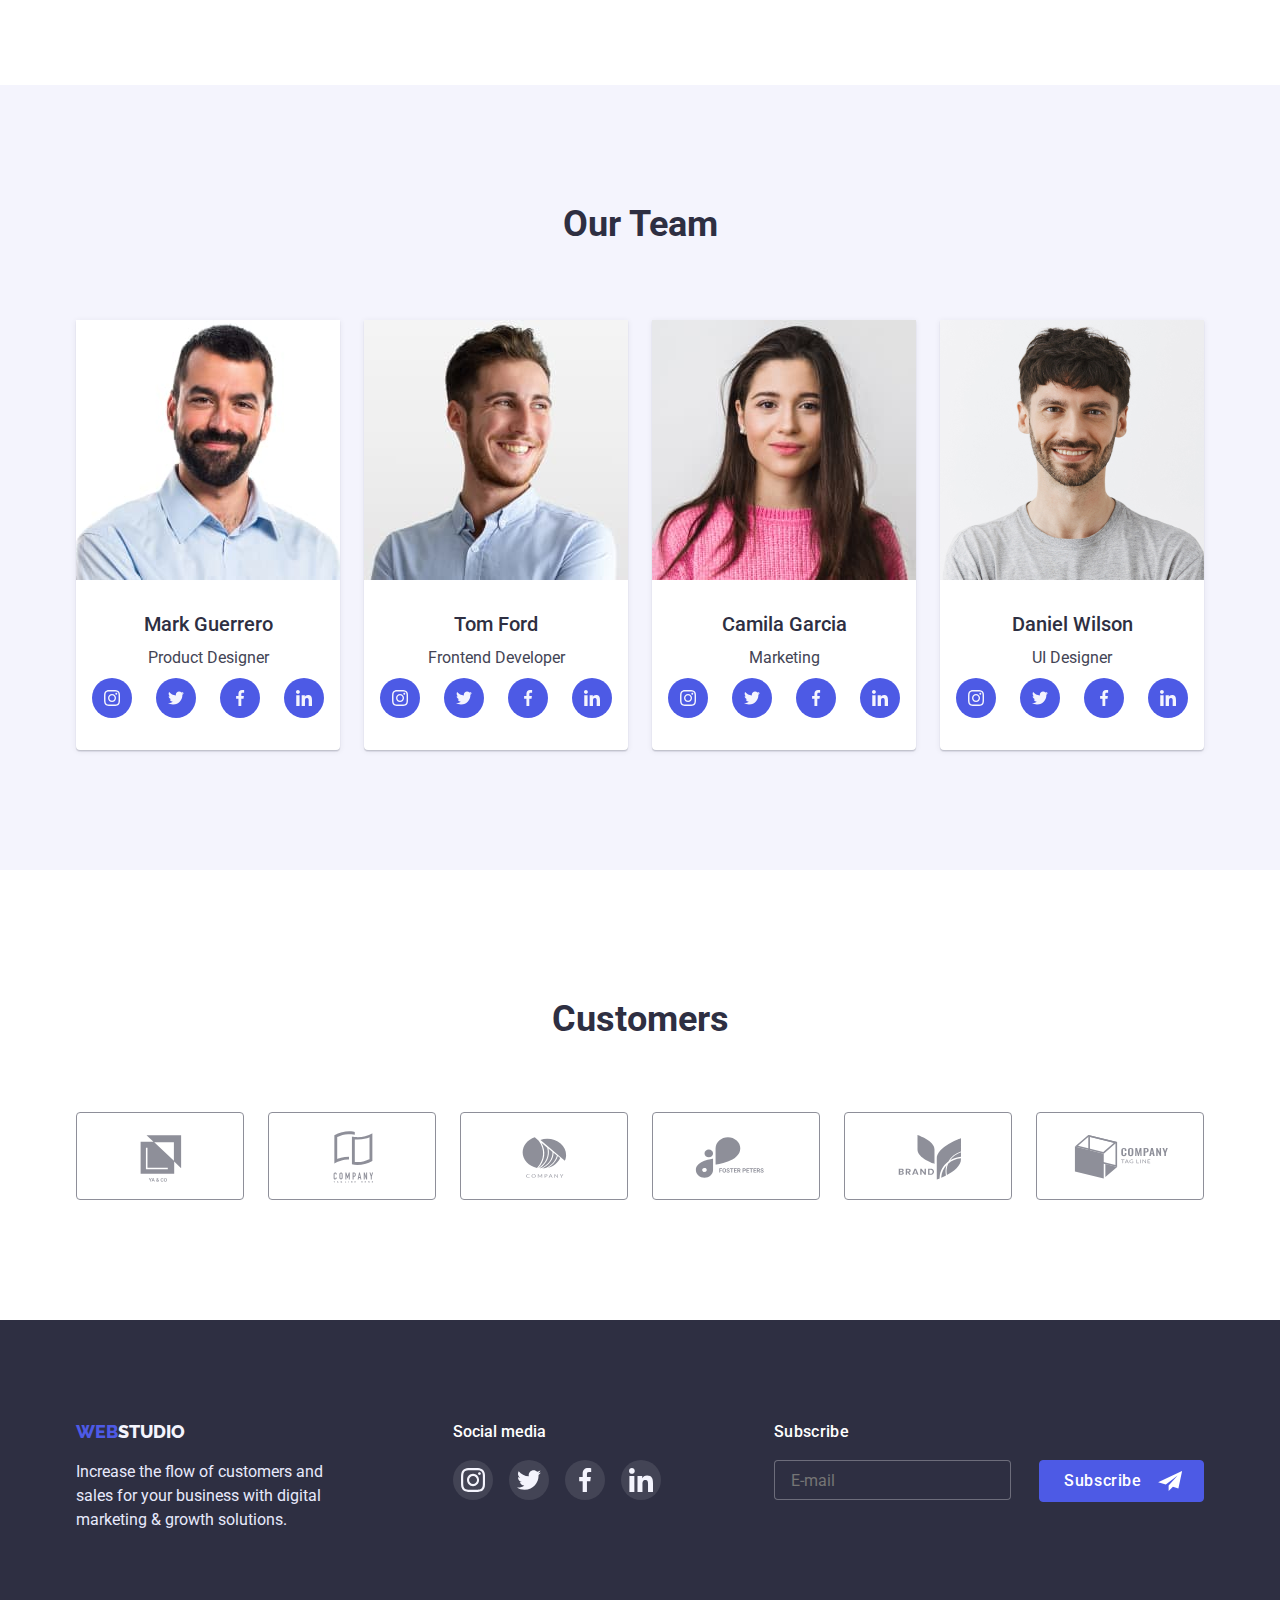
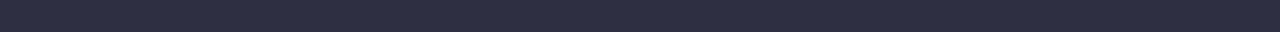
==== commit 351630f4: "change" ====
--- a/index.html
+++ b/index.html
@@ -180,7 +180,7 @@
 <div class="subscribe">
 <h3 class="title-subscribe">Subscribe</h3>
 <input class="footer-subscribe" type="email" name="email" placeholder="E-mail">
-<button class="button-subscribe-footer" type="button">Subscribe</button>
+<button class="button-subscribe-footer" type="button">Subscribe <span class="block-ison-subscribe"><svg class="icon-subscribe" width="24" height="20"><use href="./images/icons.svg#icon-icon-send"></use></svg></span></button>
 </div>
 </div>
 </footer>
--- a/css/style.css
+++ b/css/style.css
@@ -476,8 +476,9 @@
 
 .container-footer {
     display: flex;
-}
-
+    justify-content: space-between;
+
+}
 
 .logo-footer {
 font-weight: 800;
@@ -487,6 +488,7 @@
 text-decoration: none;
 font-family: var(--primary-font);
 }
+
 .footer-text {
 margin-top: 16px;
 font-weight: 400;
@@ -499,9 +501,6 @@
 
 /*---------------FOOTER SOCIAL----------------*/
 
-.footer-container-social {
-  margin-left: 120px;
-}
 
 .footer-social-list {
     display: flex;
@@ -549,10 +548,6 @@
 /*----------FOOTER-SUBSCRIBE----------*/
 
 
-.subscribe {
-  margin-left: 80px;
-}
-
 .title-subscribe {
     font-weight: 500;
     font-size: 16px;
@@ -566,12 +561,16 @@
     border: 1px solid rgba(255, 255, 255, 0.3);
     border-radius: 4px;
 
+    height: 40px;
     margin-top: 16px;
     padding: 8px 16px;
 
 }
 
 .button-subscribe-footer {
+    display: inline-flex;
+    align-items: center;
+    width: 165px;
     font-weight: 500;
     font-size: 16px;
     line-height: 1.5;
@@ -581,12 +580,19 @@
     background-color: #4D5AE5;
     
     border-radius: 4px;
+    margin-left: 24px;
     padding: 8px 24px;
 }
 
 .button-subscribe-footer:hover,
 .button-subscribe-footer:focus {
     background: #404BBF;
+}
+
+.block-ison-subscribe {
+
+    display: flex;
+    margin-left: 16px;
 }
 
 
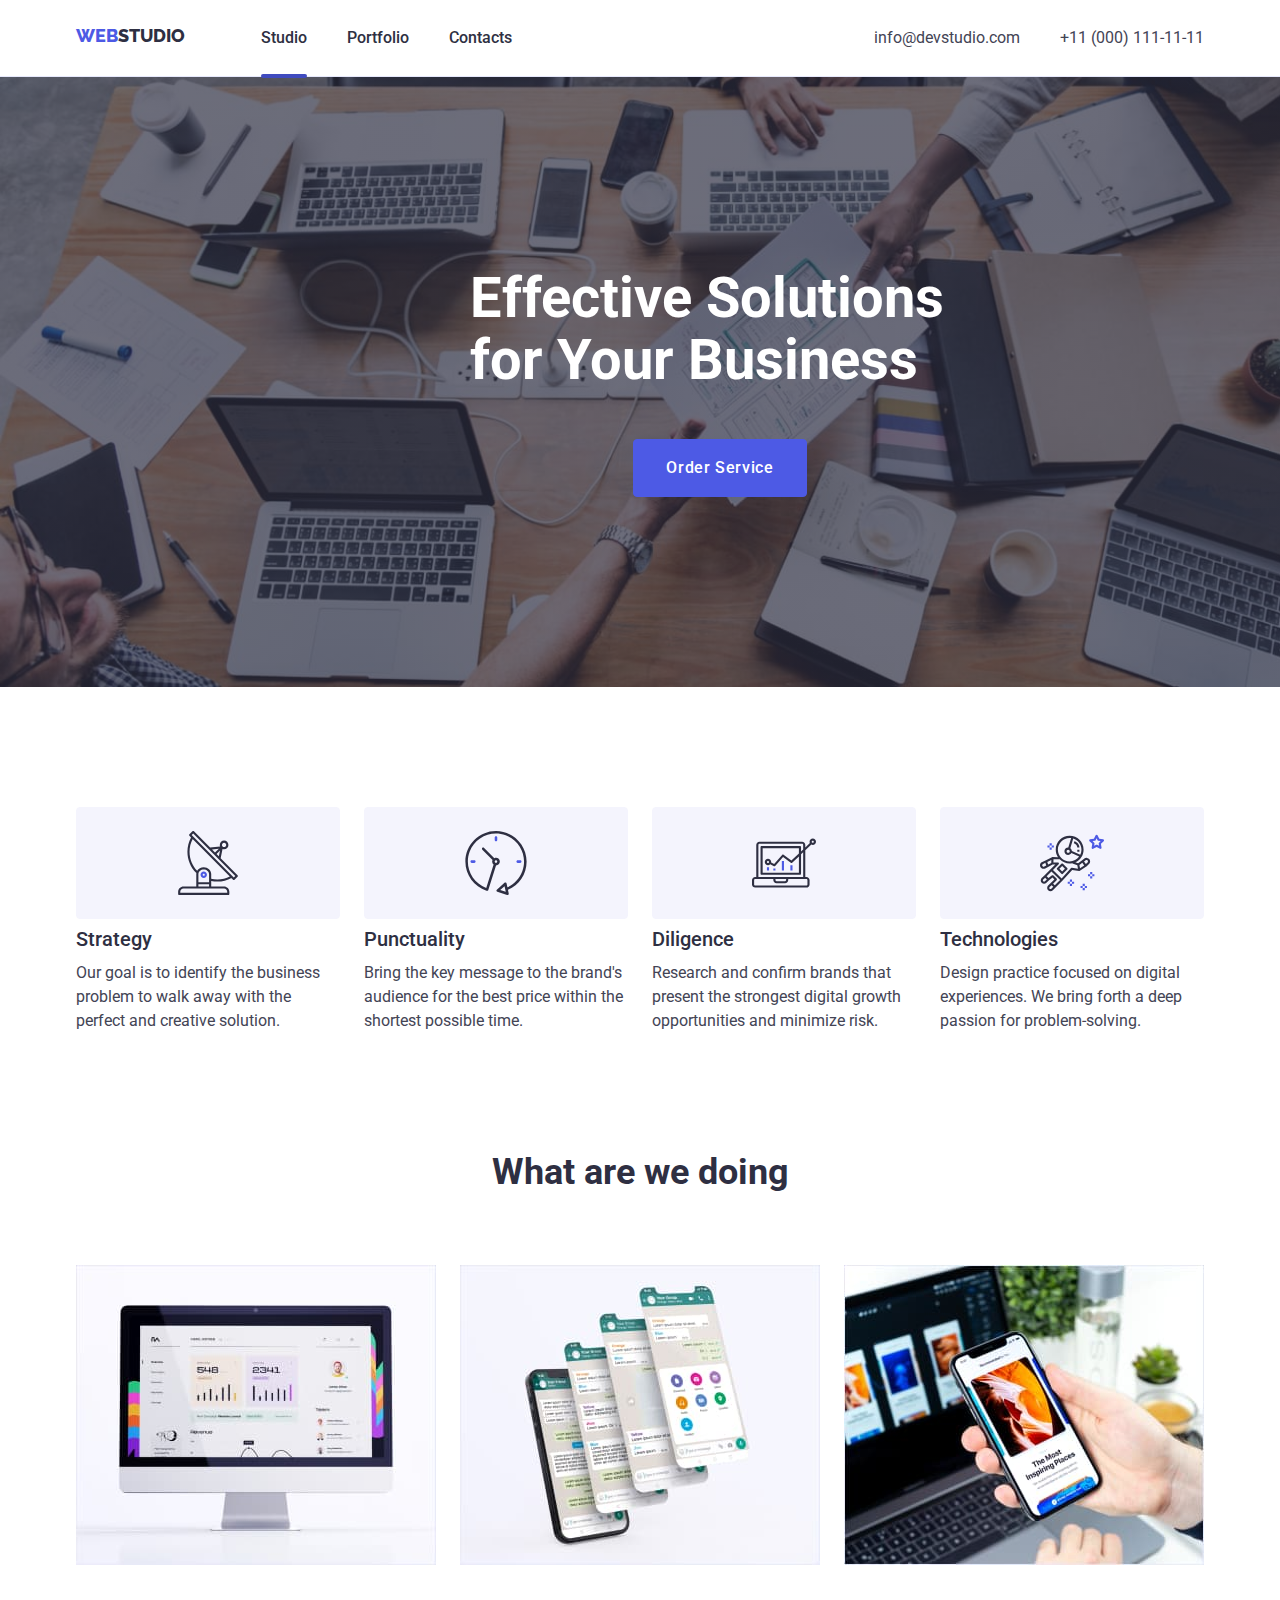
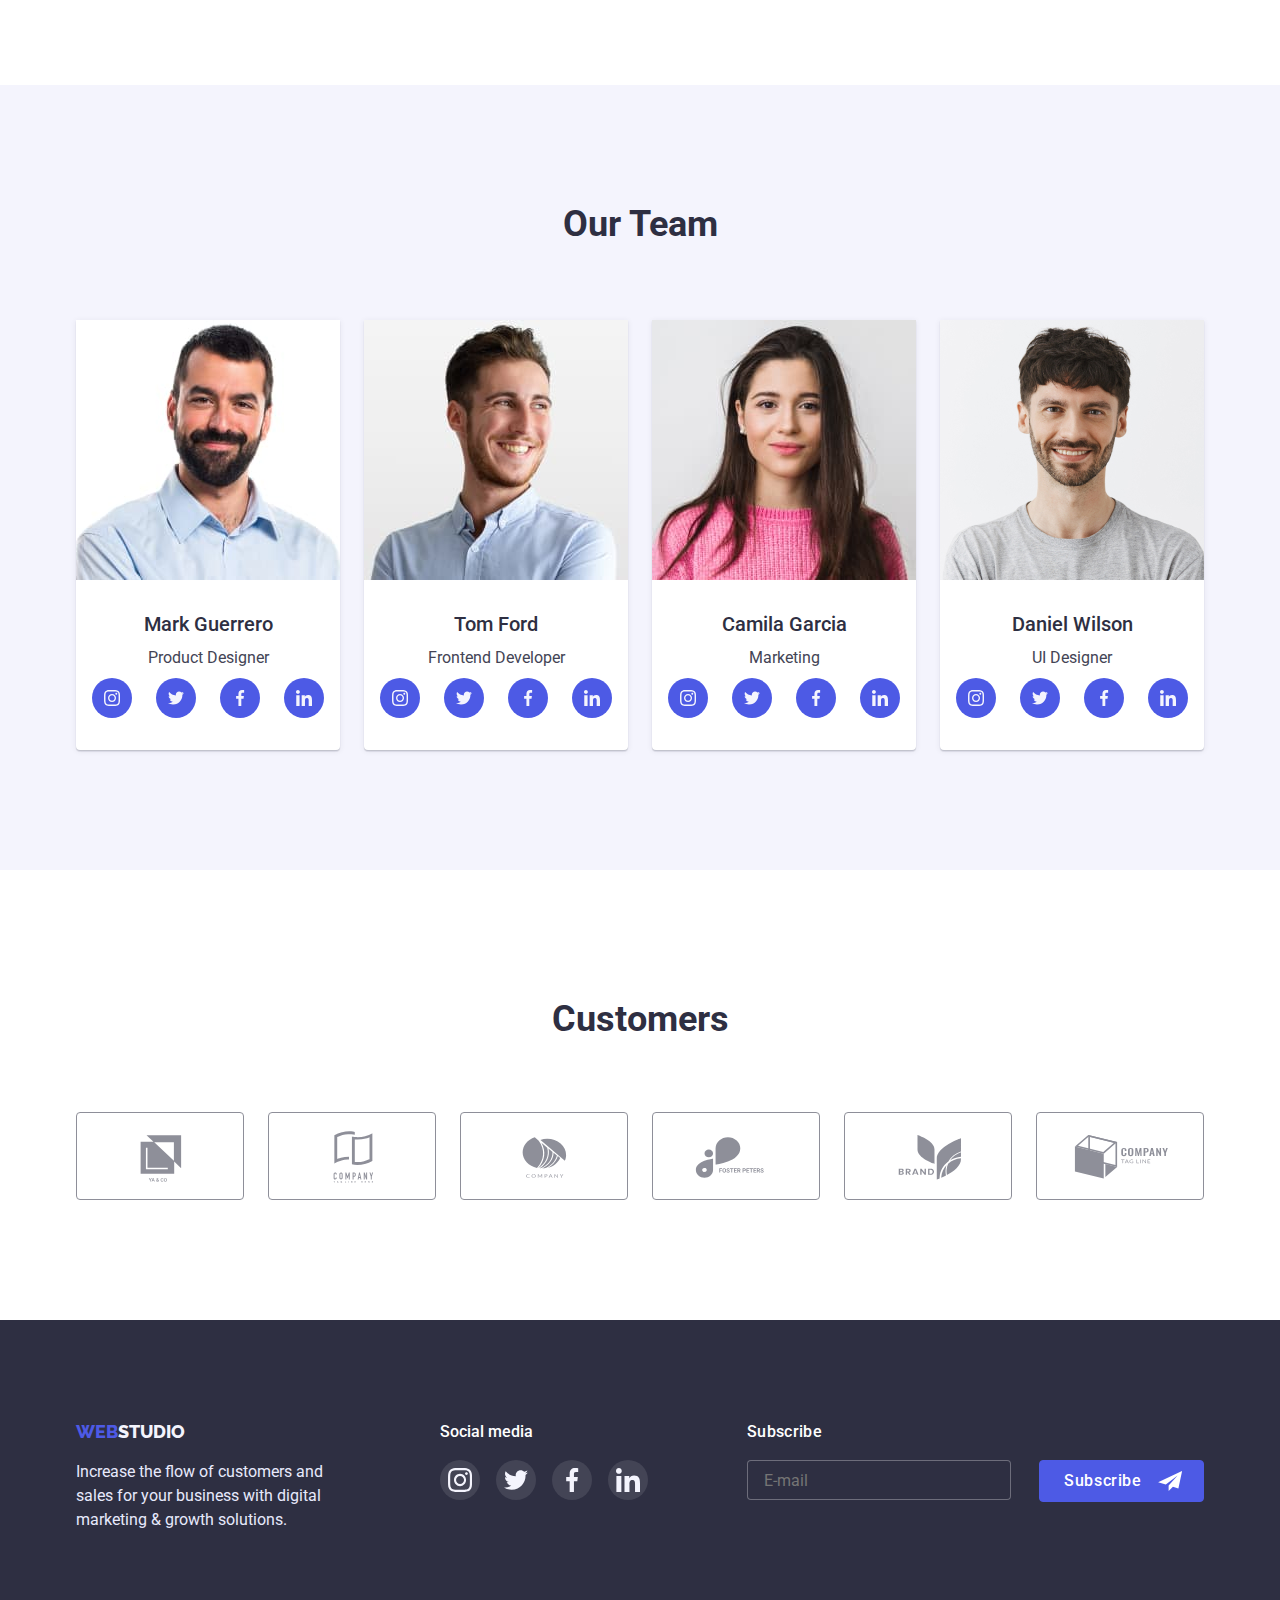
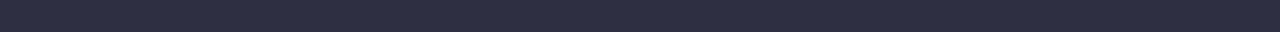
==== commit ef7f5cfa: "change" ====
--- a/index.html
+++ b/index.html
@@ -194,9 +194,9 @@
           <p class="text-form">Leave your contacts and we will call you back</p>
         </div>
         <div class="form-pitch">
-
-        <label for="name">Name</label>
-        <input type="name" name="name" id="name"/>
+        <label for="name" class="form-label">Name</label>
+        <input type="name" name="name" id="name" class="form-input"/>
+        <svg class="icon-form" width="12" height="12"><use href="./images/icons.svg#icon-icon-modal-email"></use></svg>
         </div>
         <div class="form-pitch">
         <label for="tel">Phone</label>
@@ -206,10 +206,8 @@
         <label for="mail">Email</label>
         <input type="email" name="mail" id="mail">
         </div>
-        <div class="form-pitch">
-        <label for="coment">Comment</label>
-        </div>
         <div class="textarea">
+            <label for="coment">Comment</label>
         <textarea type="text-area" name="comment" id="coment" placeholder="Text input"></textarea>
         </div>
         <div class="checkbox">
--- a/css/style.css
+++ b/css/style.css
@@ -561,6 +561,7 @@
     border: 1px solid rgba(255, 255, 255, 0.3);
     border-radius: 4px;
 
+    width: 264px;
     height: 40px;
     margin-top: 16px;
     padding: 8px 16px;
@@ -582,6 +583,11 @@
     border-radius: 4px;
     margin-left: 24px;
     padding: 8px 24px;
+    cursor: pointer;
+
+   transition-property: background-color;
+   transition-duration: 250ms;
+   transition-timing-function: cubic-bezier(0.4, 0, 0.2, 1);
 }
 
 .button-subscribe-footer:hover,
@@ -839,18 +845,34 @@
 letter-spacing: 0.02em;
 }
 
+
+
 .form-pitch input {
-    padding: 11px 16px;
     border: 1px solid rgba(33, 33, 33, 0.2);
     border-radius: 4px;
+    padding-top: 11px;
+    padding-bottom: 11px;
+    padding-left: 38px;
+    padding-right: 16px;
 }
 
 
 
 .form-pitch {
+    position: relative;
     display: flex;
     flex-direction: column;
     margin-bottom: 8px;
+}
+
+.form-pitch:focus-within .icon-form {
+    fill: #4D5AE5;
+}
+
+.icon-form {
+    position: absolute;
+    top: 55%;
+    left: 19px;
 }
 
 label[for="tel"],
@@ -862,7 +884,9 @@
     line-height: 1.16;
     color: #8E8F99;
     letter-spacing: 0.01em;
-}
+    margin-bottom: 4px;
+}
+
 
 .checkbox {
     display: flex;
@@ -880,6 +904,7 @@
     border-radius: 4px;
     resize: none;
     padding: 8px 16px;
+    margin-top: 4px;
 
 }
 
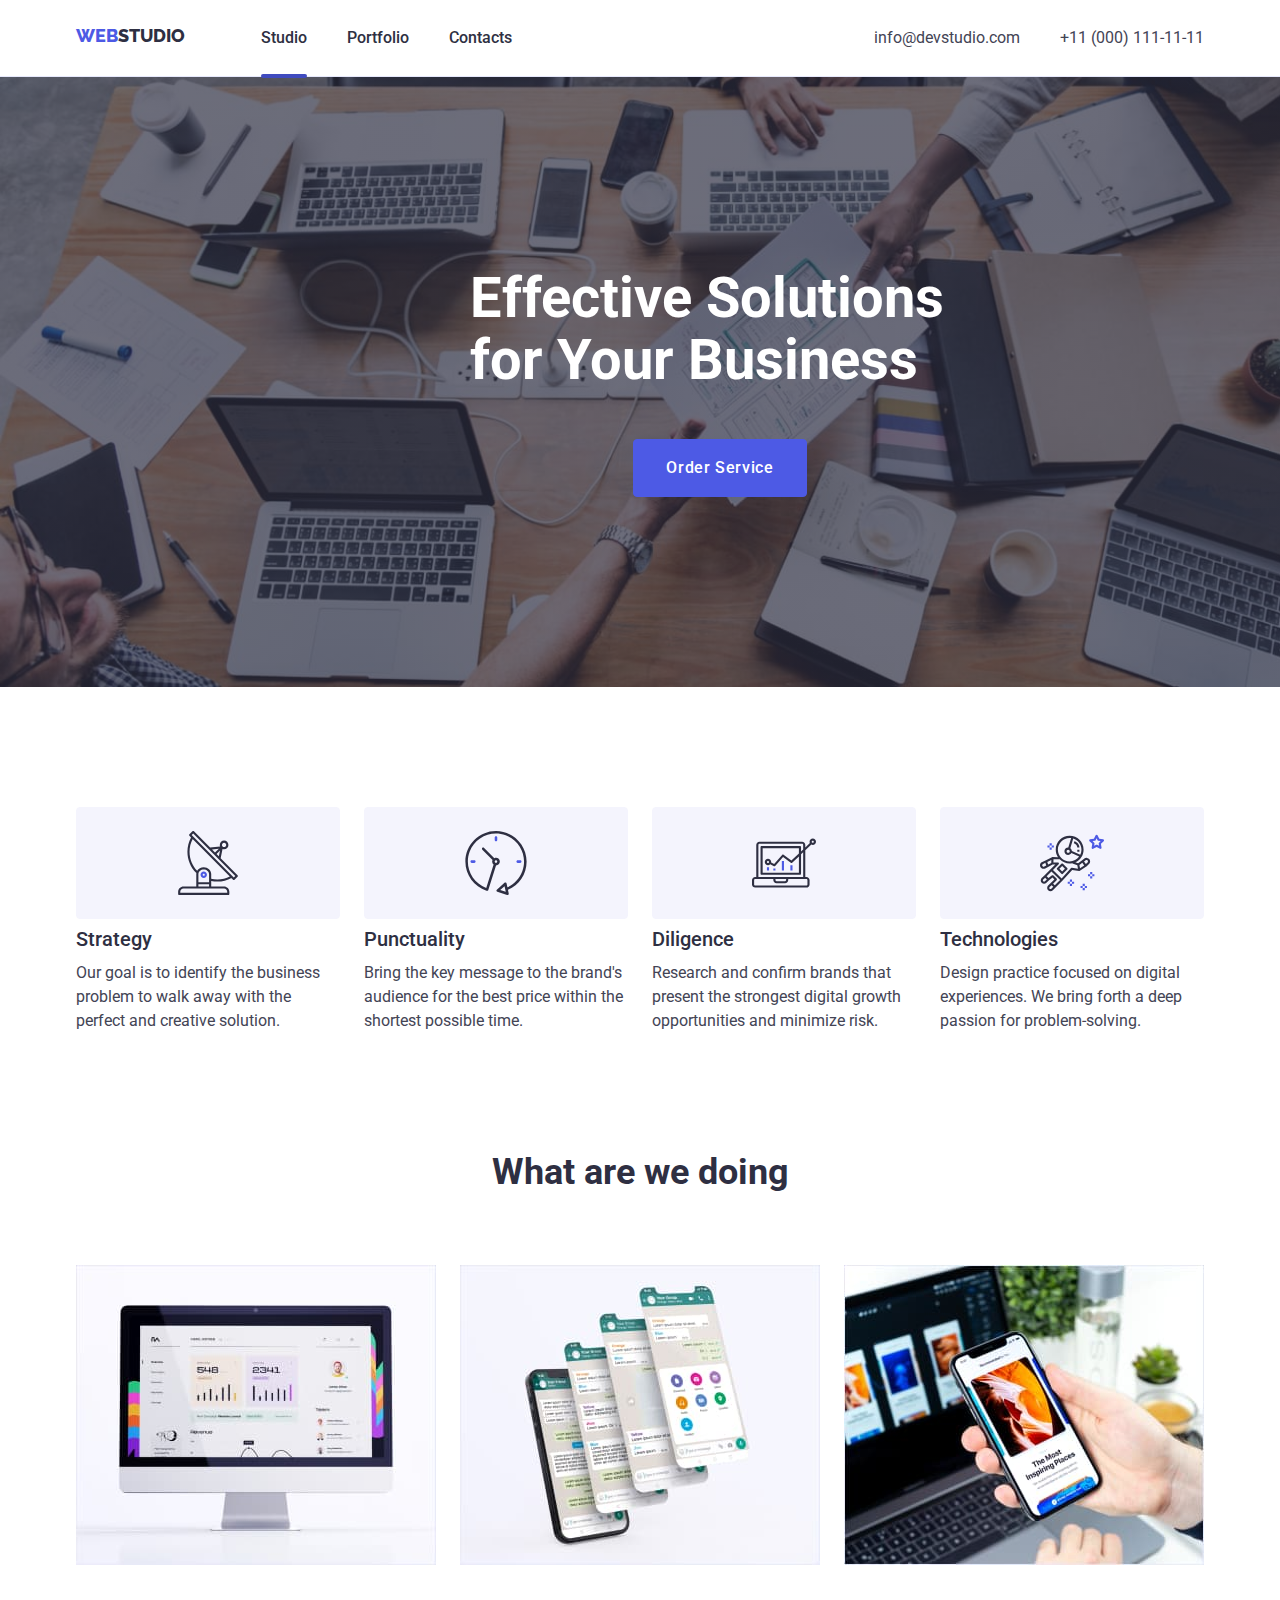
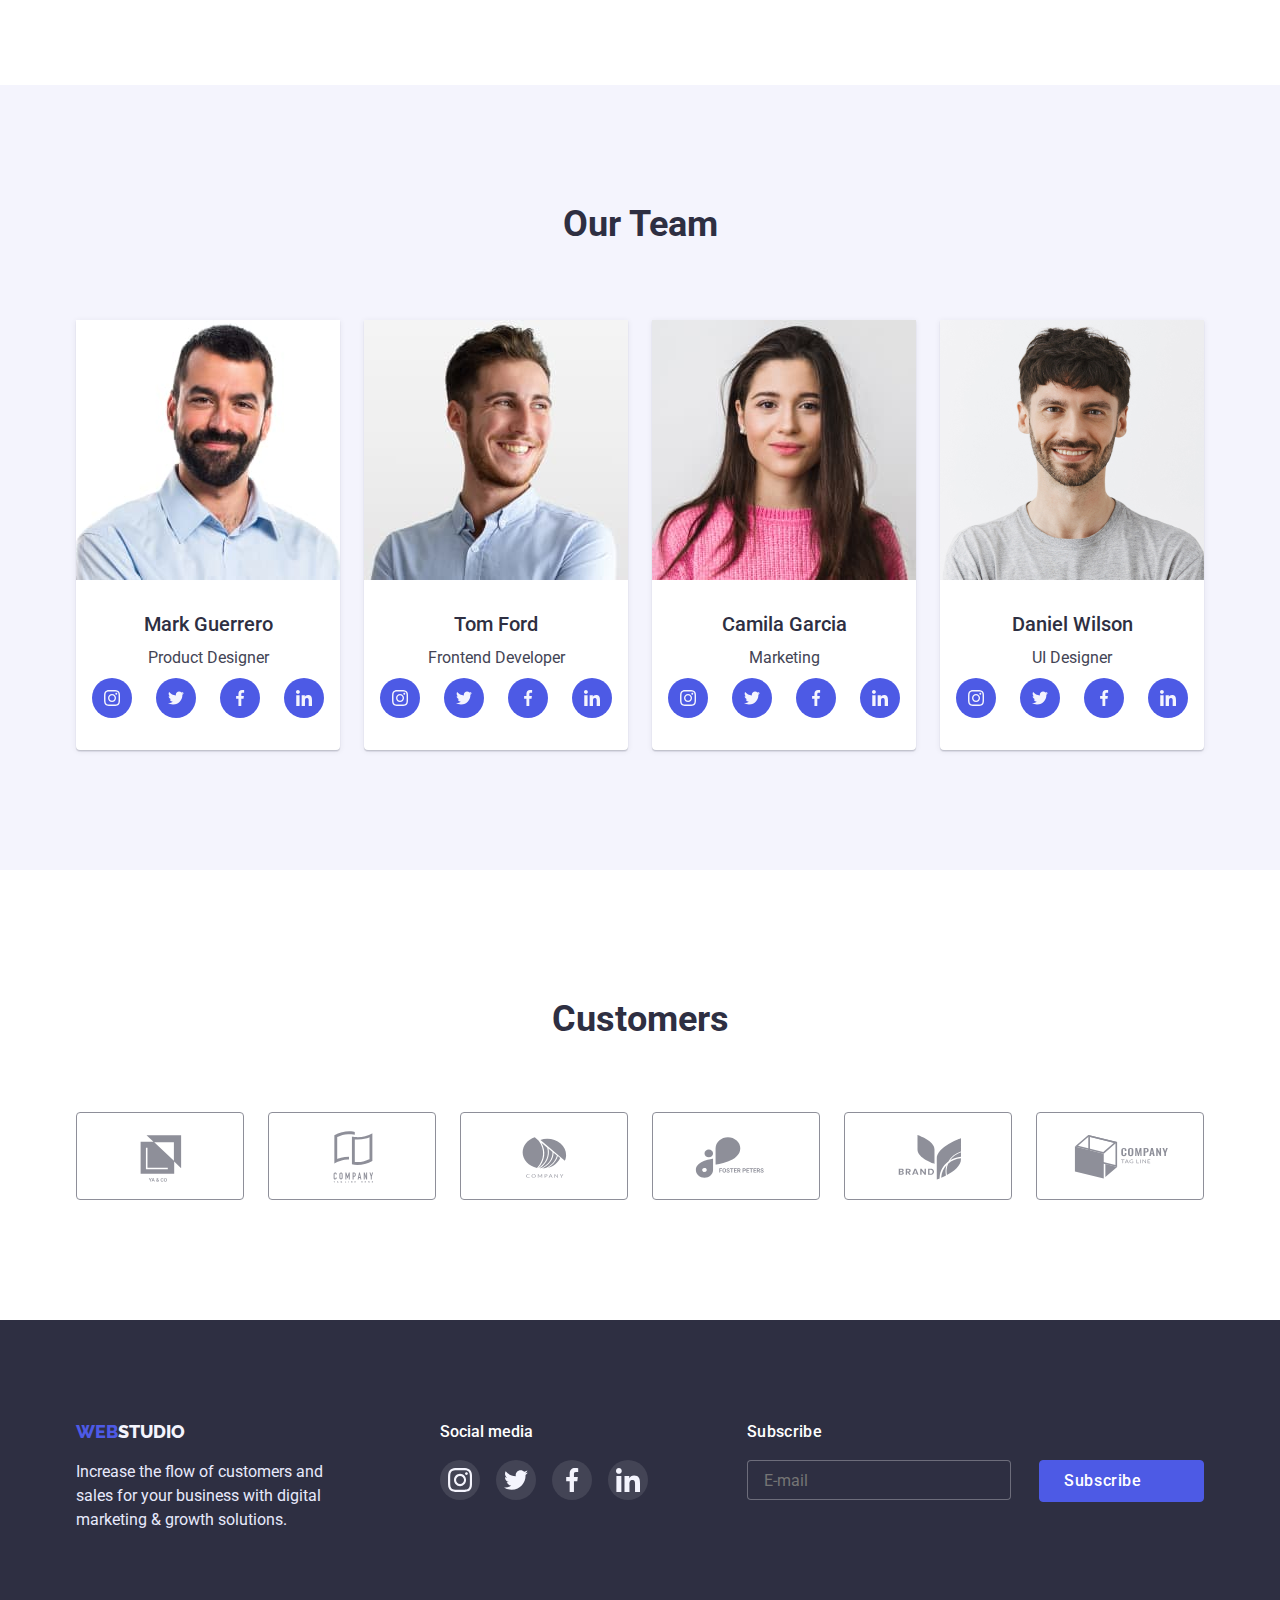
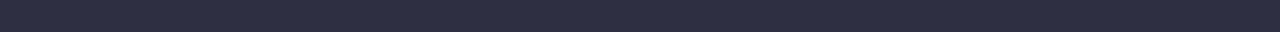
==== commit eea7e45c: "change" ====
--- a/index.html
+++ b/index.html
@@ -196,24 +196,27 @@
         <div class="form-pitch">
         <label for="name" class="form-label">Name</label>
         <input type="name" name="name" id="name" class="form-input"/>
-        <svg class="icon-form" width="12" height="12"><use href="./images/icons.svg#icon-icon-modal-email"></use></svg>
+        <svg class="icon-form" width="18" height="18"><use href="./images/icons.svg#icon-icon-human"></use></svg>
         </div>
         <div class="form-pitch">
         <label for="tel">Phone</label>
         <input type="tel" name="phone" id="tel">
+        <svg class="icon-form-big" width="18" height="24"><use href="./images/icons.svg#icon-icon-phone"></use></svg>
         </div>
         <div class="form-pitch">
         <label for="mail">Email</label>
         <input type="email" name="mail" id="mail">
+        <svg class="icon-form-big" width="18" height="24"><use href="./images/icons.svg#icon-icon-email"></use></svg>
         </div>
         <div class="textarea">
             <label for="coment">Comment</label>
         <textarea type="text-area" name="comment" id="coment" placeholder="Text input"></textarea>
         </div>
-        <div class="checkbox">
-          <input type="checkbox" name="policy" value="policy" id="policy">
-          <label for="policy">I accept the terms and conditions of the Privacy Policy</label>
-        </div>
+        <label class="checkbox-pitch" for="policy">
+          <input class="checkbox" type="checkbox" name="policy" value="policy" id="policy">
+          <span class="border-checkbox"></span>
+          <span class="text-checkbox"> I accept the terms and conditions of the <a class="form-privacy" href="">Privacy Policy</a> </span>
+        </label>
         <div class="button-form-send">
         <button class="button-form" type="submit">Send</button>
         </div>
--- a/css/style.css
+++ b/css/style.css
@@ -865,13 +865,20 @@
     margin-bottom: 8px;
 }
 
-.form-pitch:focus-within .icon-form {
+.form-pitch:focus-within .icon-form,
+.form-pitch:focus-within .icon-form-big {
     fill: #4D5AE5;
 }
 
 .icon-form {
     position: absolute;
-    top: 55%;
+    top: 50%;
+    left: 19px;
+}
+
+.icon-form-big {
+    position: absolute;
+    top: 45%;
     left: 19px;
 }
 
@@ -888,15 +895,6 @@
 }
 
 
-.checkbox {
-    display: flex;
-    align-items: center;
-}
-
-.checkbox input[type="checkbox"] {
-    margin-right: 8px;
-}
-
 textarea {
     width: 360px;
     height: 120px;
@@ -905,13 +903,43 @@
     resize: none;
     padding: 8px 16px;
     margin-top: 4px;
-
-}
-
-.checkbox label {
+}
+
+
+.checkbox-pitch {
+    display: flex;
+    align-items: center;
+}
+
+
+.checkbox {
+    appearance: none;
+}
+
+.border-checkbox {
+    width: 16px;
+    height: 16px;
+    border: 1.25px solid #2E2F42;
+    border-radius: 2px;
+    margin-right: 8px;
+}
+
+.checkbox:checked + .border-checkbox {
+    background-image: url(../images/icon-checkbox.svg);
+    background-size: contain;
+    background-origin: border-box;
+}
+
+.form-privacy {
+    color: #4D5AE5;
+}
+ 
+.text-checkbox{
     font-weight: 400;
     font-size: 12px;
     line-height: 1.3;
+    letter-spacing: 0.04em;
+    color: #757575;
 }
 
 .button-form-send {
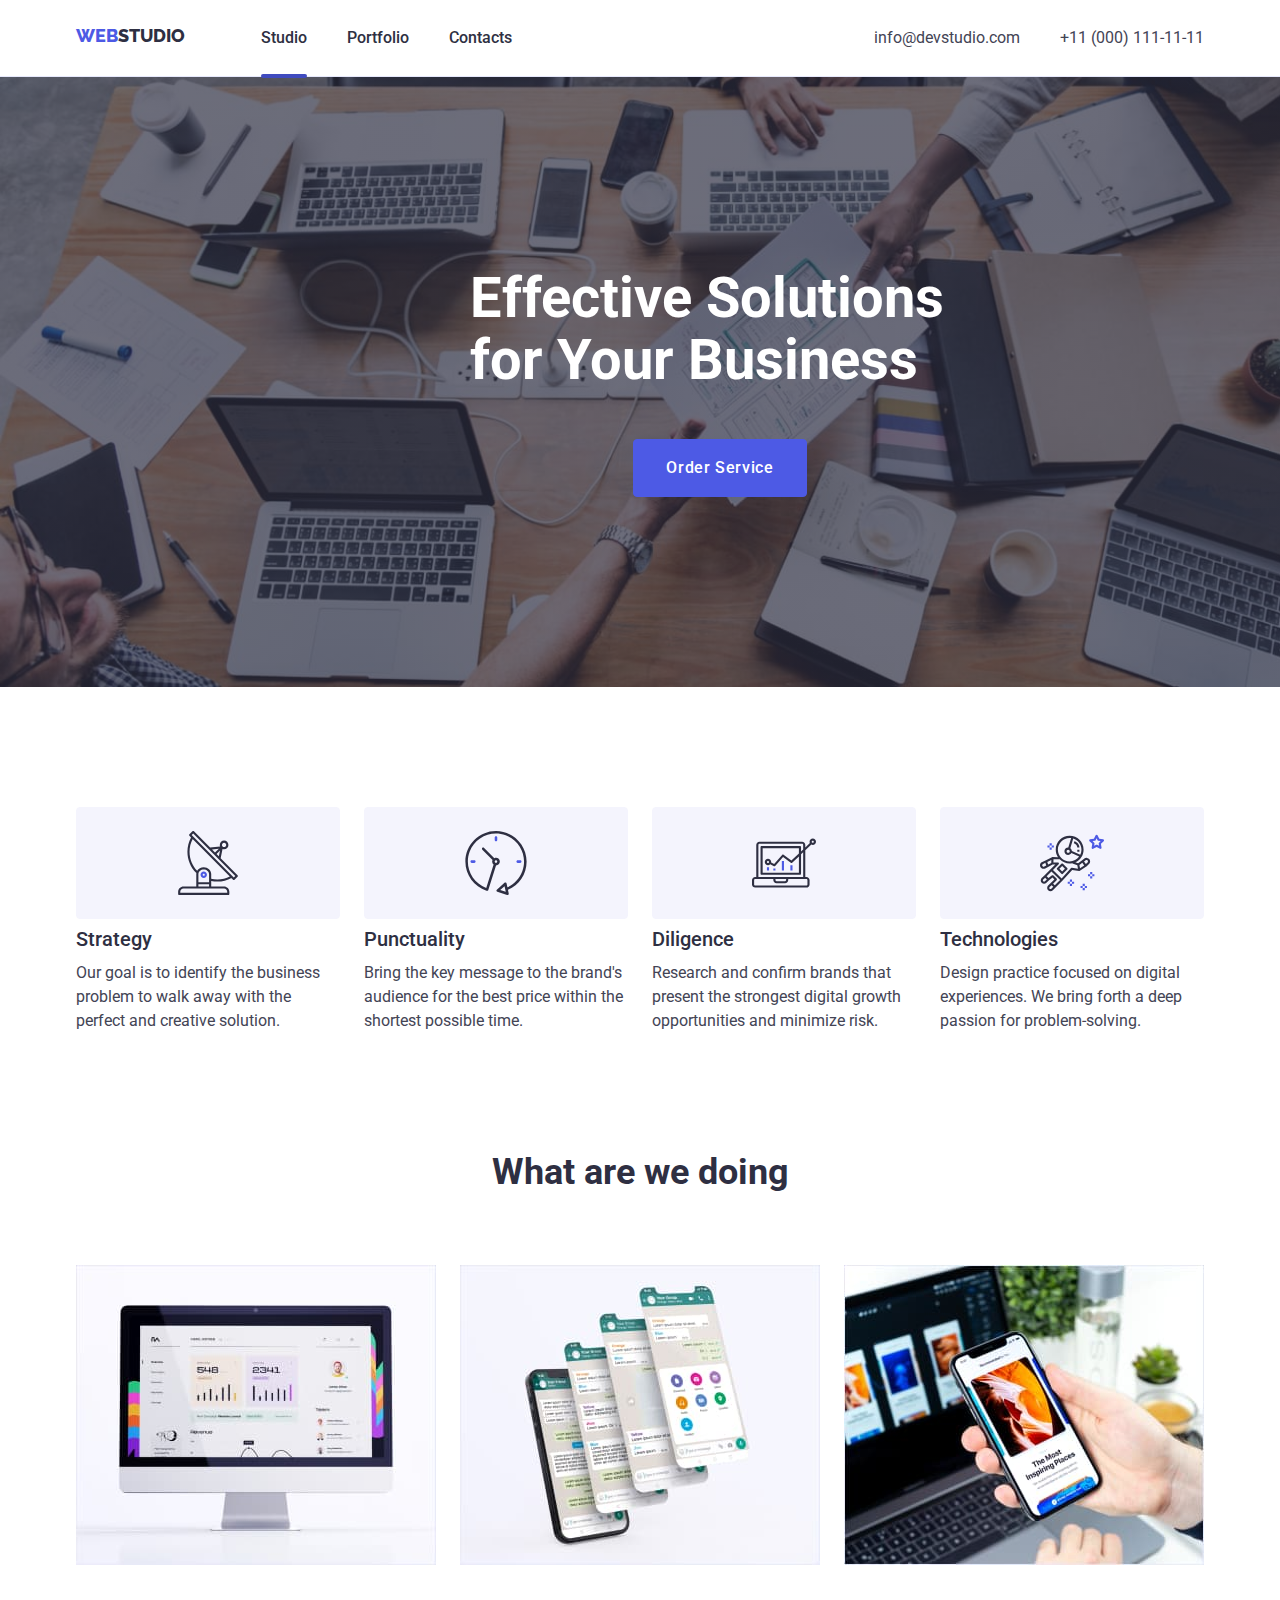
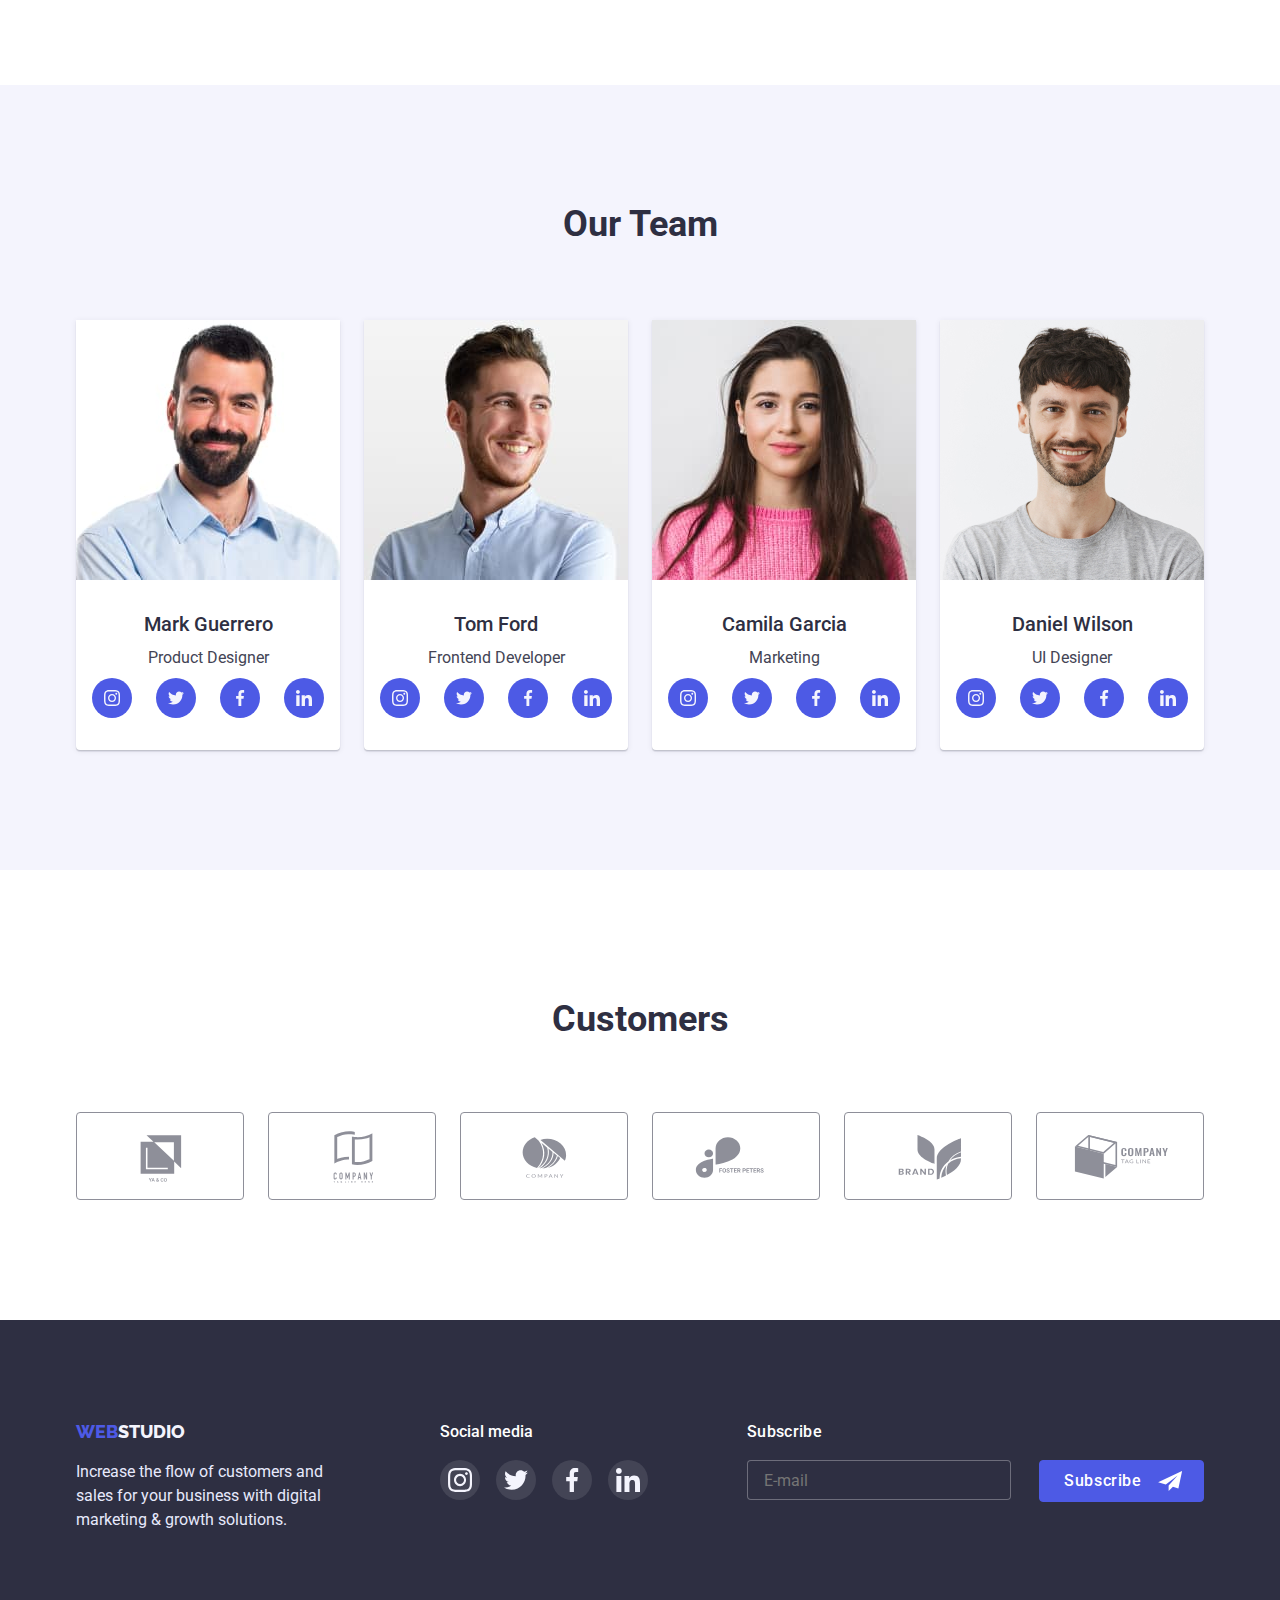
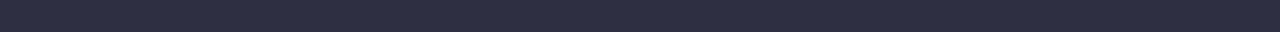
==== commit 90cf7e36: "change" ====
--- a/index.html
+++ b/index.html
@@ -178,9 +178,10 @@
     </ul>
 </div>
 <div class="subscribe">
-<h3 class="title-subscribe">Subscribe</h3>
+<label class="title-subscribe">Subscribe</label>
 <input class="footer-subscribe" type="email" name="email" placeholder="E-mail">
-<button class="button-subscribe-footer" type="button">Subscribe <span class="block-ison-subscribe"><svg class="icon-subscribe" width="24" height="20"><use href="./images/icons.svg#icon-icon-send"></use></svg></span></button>
+
+<button class="button-subscribe-footer" type="submit">Subscribe <span class="block-ison-subscribe"><svg class="icon-subscribe" width="24" height="20"><use href="./images/icons.svg#icon-icon-send"></use></svg></span></button>
 </div>
 </div>
 </footer>
--- a/css/style.css
+++ b/css/style.css
@@ -549,6 +549,7 @@
 
 
 .title-subscribe {
+    display: block;
     font-weight: 500;
     font-size: 16px;
     line-height: 1.5;
@@ -560,12 +561,21 @@
     background-color: var(--primary-text-color);
     border: 1px solid rgba(255, 255, 255, 0.3);
     border-radius: 4px;
+    color: rgba(255, 255, 255, 0.3);
 
     width: 264px;
     height: 40px;
     margin-top: 16px;
     padding: 8px 16px;
 
+   transition-property: color, border-color;
+   transition-duration: 250ms;
+   transition-timing-function: cubic-bezier(0.4, 0, 0.2, 1);
+}
+
+.footer-subscribe:focus {
+    color: #FFFFFF;
+    border-color: #FFFFFF;
 }
 
 .button-subscribe-footer {
@@ -599,6 +609,7 @@
 
     display: flex;
     margin-left: 16px;
+    fill: #FFFFFF;
 }
 
 
@@ -701,7 +712,6 @@
    transition-property: transform;
    transition-duration: 250ms;
    transition-timing-function: cubic-bezier(0.4, 0, 0.2, 1);
-
 }
 
 
@@ -734,7 +744,7 @@
 .images-item {
     cursor: pointer;
 
-   transition-property: transform, box-shadow;
+   transition-property: box-shadow;
    transition-duration: 250ms;
    transition-timing-function: cubic-bezier(0.4, 0, 0.2, 1);
 }
@@ -785,7 +795,7 @@
     left: 50%;
     transform: translate(-50%, -50%);
     width: 408px;
-    height: 576px;
+    height: 584px;
     background-color: #FCFCFC;
     
     transition-property: background-color;
@@ -854,15 +864,23 @@
     padding-bottom: 11px;
     padding-left: 38px;
     padding-right: 16px;
-}
-
-
+    height: 40px;
+
+}
+
+.form-pitch:focus {
+    border-color: #4D5AE5;
+}
 
 .form-pitch {
     position: relative;
     display: flex;
     flex-direction: column;
     margin-bottom: 8px;
+
+    transition-property: fill, border-color;
+   transition-duration: 250ms;
+   transition-timing-function: cubic-bezier(0.4, 0, 0.2, 1);
 }
 
 .form-pitch:focus-within .icon-form,
@@ -896,19 +914,23 @@
 
 
 textarea {
+    position: relative;
+    display: flex;
+    flex-direction: column;
     width: 360px;
     height: 120px;
+    font-size: 12px;
     border: 1px solid rgba(33, 33, 33, 0.2);
     border-radius: 4px;
     resize: none;
     padding: 8px 16px;
-    margin-top: 4px;
 }
 
 
 .checkbox-pitch {
     display: flex;
     align-items: center;
+    margin-top: 16px;
 }
 
 
@@ -925,6 +947,7 @@
 }
 
 .checkbox:checked + .border-checkbox {
+    border-color: #404BBF;
     background-image: url(../images/icon-checkbox.svg);
     background-size: contain;
     background-origin: border-box;
@@ -963,11 +986,15 @@
     padding: 16px 32px;
     box-shadow: 0px 4px 4px rgb(0 0 0 / 15%);
 
+   transition-property: backround-color, box-shadow;
+   transition-duration: 250ms;
+   transition-timing-function: cubic-bezier(0.4, 0, 0.2, 1);
+
 }
 
 .button-form:hover,
 .button-form:focus {
-    background: #404BBF;
+background-color: #404BBF;
 box-shadow: 0px 4px 4px rgba(0, 0, 0, 0.15);
 }
 
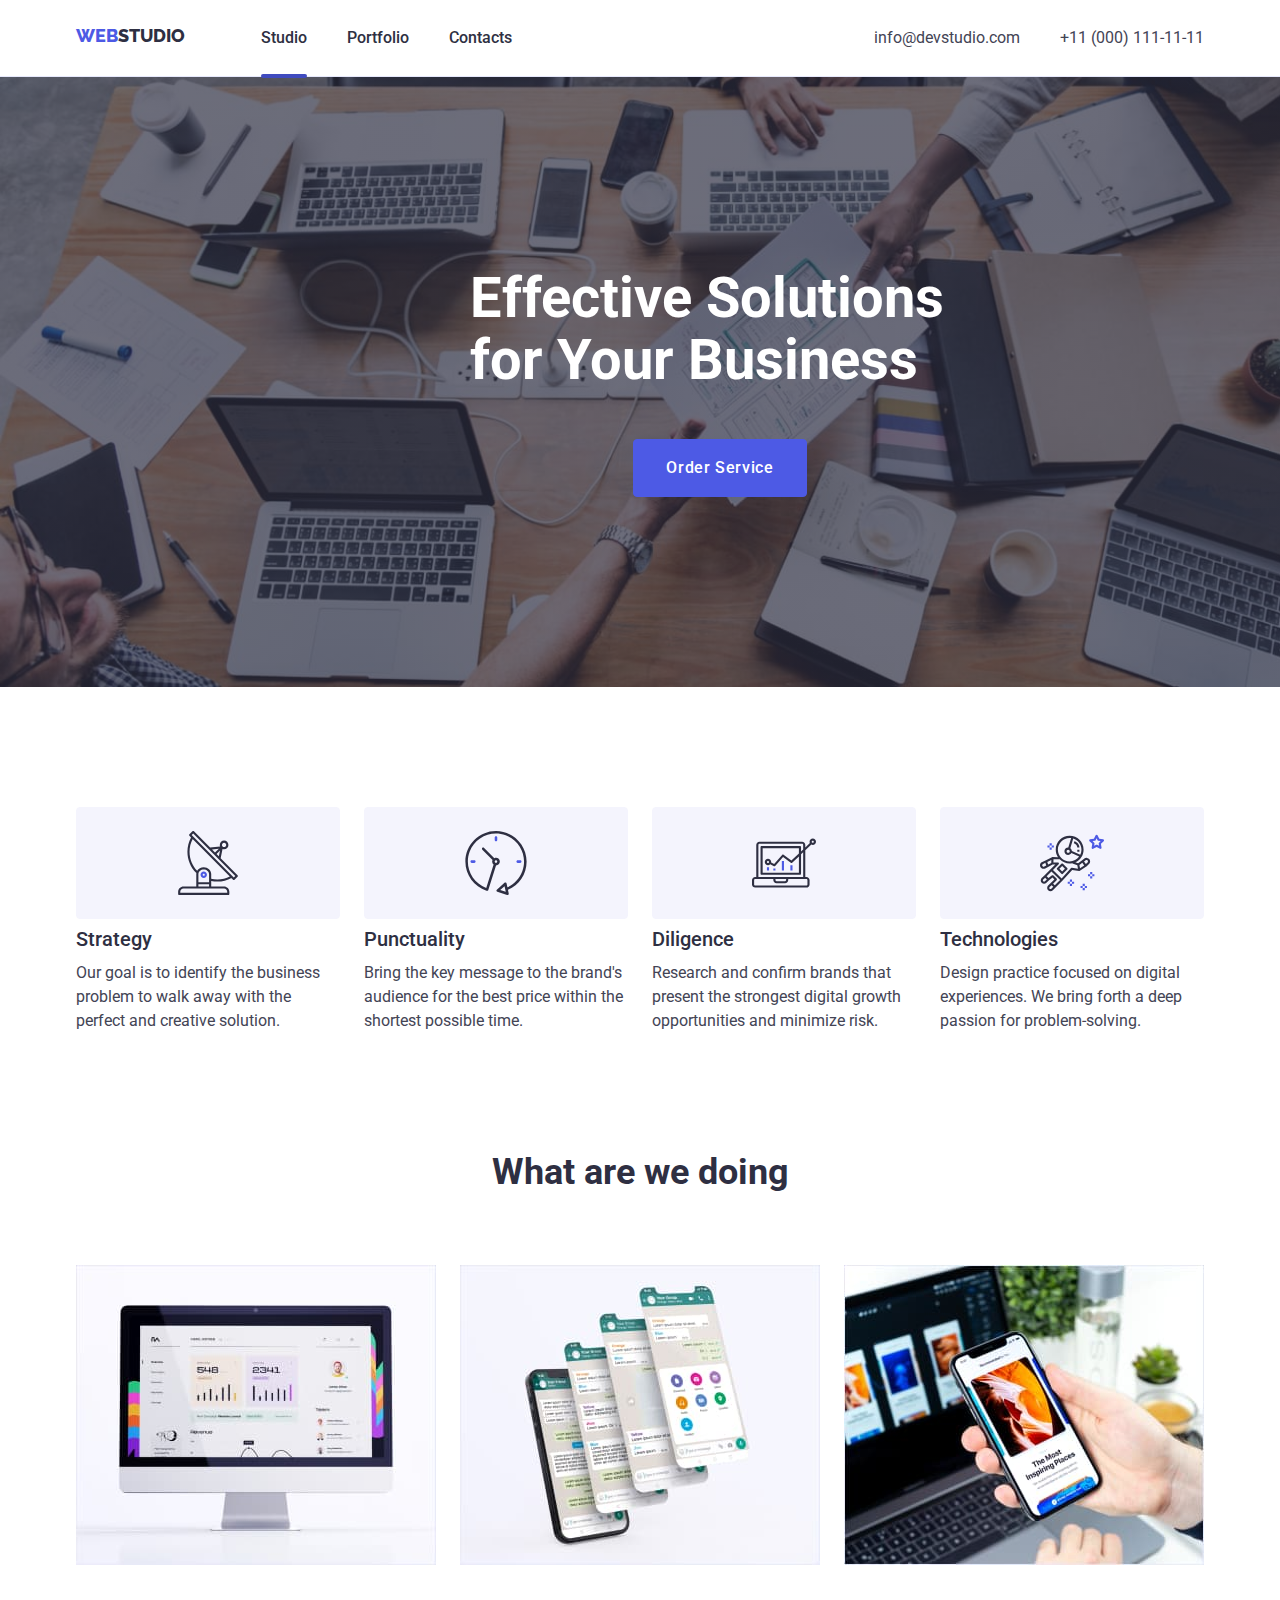
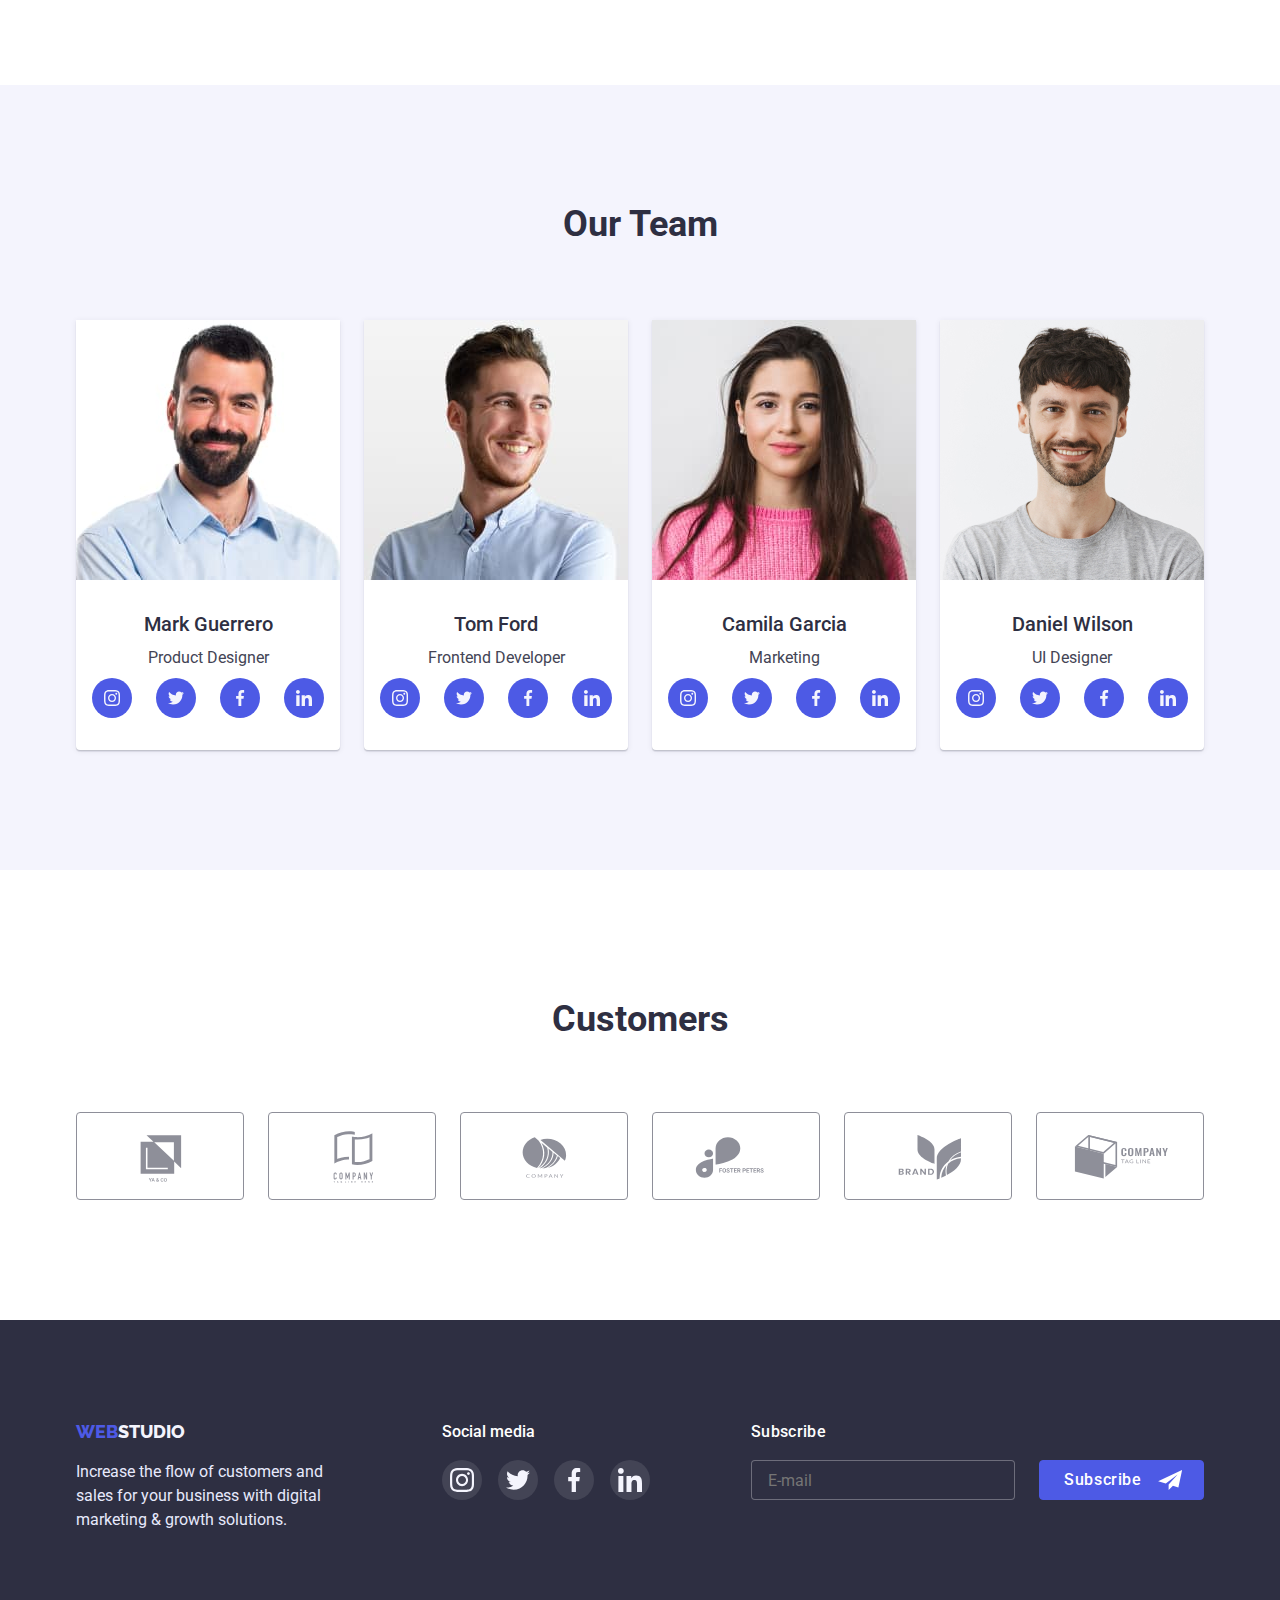
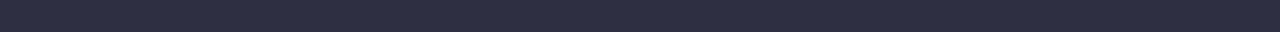
==== commit 6c6e60d8: "change" ====
--- a/index.html
+++ b/index.html
@@ -177,12 +177,13 @@
         <li class="footer-social-item"> <a class="footer-social-link" href="https://www.linkedin.com/" target="_blank"><svg width="24" height="24"><use href="./images/icons.svg#icon-linkedin"></use></svg> </a></li>
     </ul>
 </div>
-<div class="subscribe">
+<form class="subscribe">
+<div class="subscribe-form"> 
 <label class="title-subscribe">Subscribe</label>
 <input class="footer-subscribe" type="email" name="email" placeholder="E-mail">
-
+</div>
 <button class="button-subscribe-footer" type="submit">Subscribe <span class="block-ison-subscribe"><svg class="icon-subscribe" width="24" height="20"><use href="./images/icons.svg#icon-icon-send"></use></svg></span></button>
-</div>
+</form>
 </div>
 </footer>
 <div class="backdrop is-hidden" data-modal>
@@ -190,7 +191,7 @@
     <button class="button-hero-close" type="button" data-modal-close>
     <svg  class="icon-cross" width="8" height="8"><use href="./images/icons.svg#icon-cross"></use></svg>
     </button>
-     <form class="form ">
+     <form class="form">
         <div class="form-text">
           <p class="text-form">Leave your contacts and we will call you back</p>
         </div>
--- a/css/style.css
+++ b/css/style.css
@@ -33,7 +33,7 @@
     width: 1158px;
 }
 
-.button-container, .header-container, .nav-list, .adress-list, .main-list, .button-list, .images-list, .photos-list, .team-list, .icon-item, .team-list-icons, .team-icon  {
+.button-container, .header-container, .nav-list, .adress-list, .main-list, .button-list, .images-list, .photos-list, .team-list, .icon-item, .team-list-icons, .team-icon, .subscribe  {
     display: flex;
 }
 
@@ -579,9 +579,10 @@
 }
 
 .button-subscribe-footer {
-    display: inline-flex;
+    display: flex;
     align-items: center;
     width: 165px;
+    height: 40px;
     font-weight: 500;
     font-size: 16px;
     line-height: 1.5;
@@ -589,15 +590,14 @@
     color: #FFFFFF;
     border: 1px solid #4D5AE5;
     background-color: #4D5AE5;
-    
     border-radius: 4px;
+    margin-top: 40px;
     margin-left: 24px;
     padding: 8px 24px;
     cursor: pointer;
-
-   transition-property: background-color;
-   transition-duration: 250ms;
-   transition-timing-function: cubic-bezier(0.4, 0, 0.2, 1);
+    transition-property: background-color;
+    transition-duration: 250ms;
+    transition-timing-function: cubic-bezier(0.4, 0, 0.2, 1);
 }
 
 .button-subscribe-footer:hover,
@@ -935,7 +935,14 @@
 
 
 .checkbox {
-    appearance: none;
+   position: absolute;
+   width: 1px;
+   height: 1px;
+   margin: -1px;
+   border: 0;
+   padding: 0;
+   clip: rect(0 0 0 0);
+   overflow: hidden;
 }
 
 .border-checkbox {
